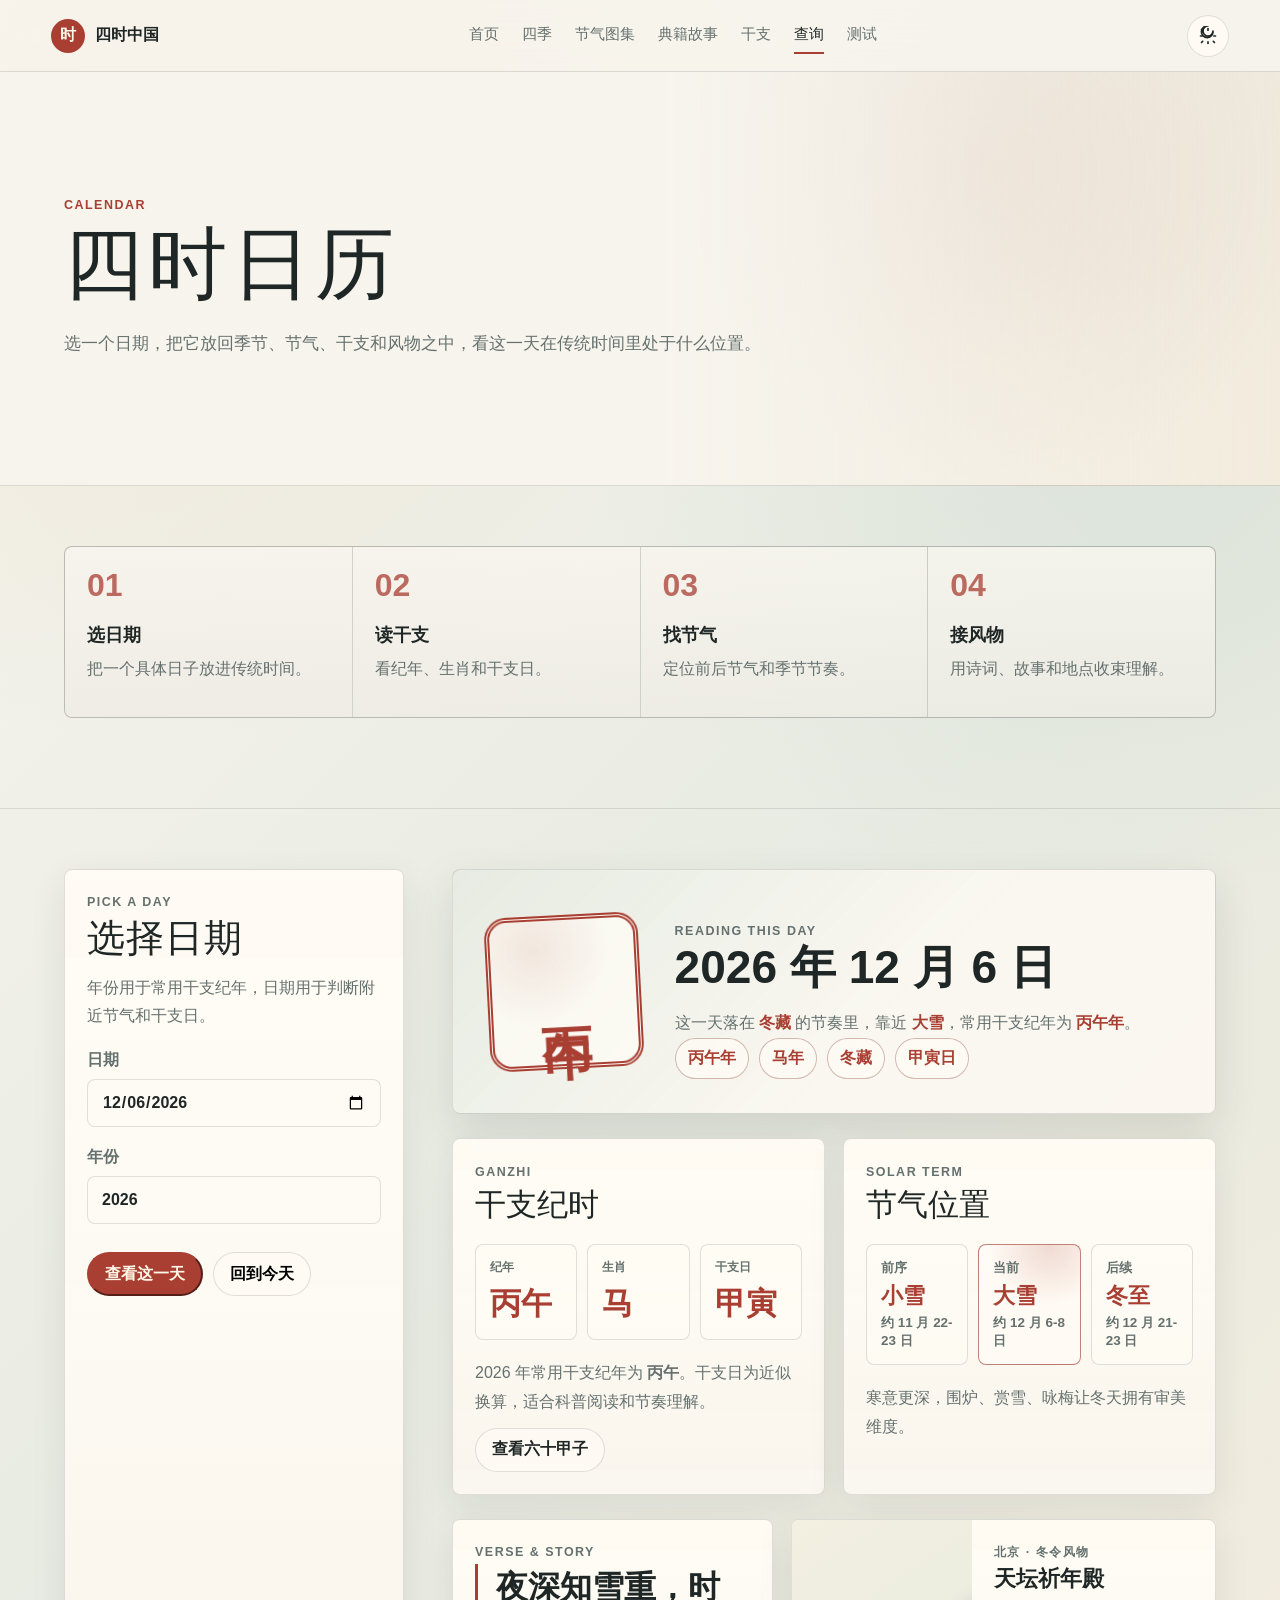
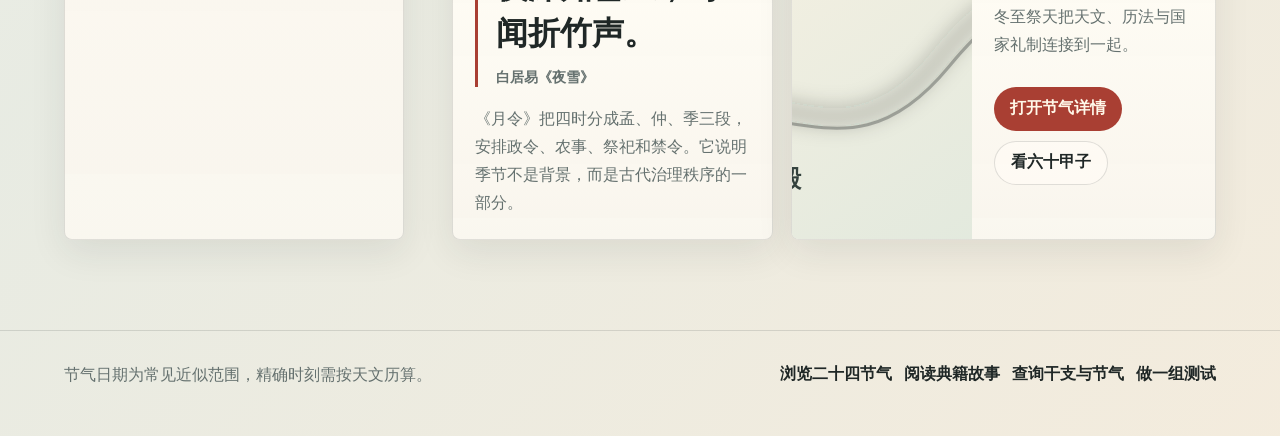
==== calculator.html @ c63ee6af "Add files via upload" ====
<!DOCTYPE html>
<html lang="zh-CN">
<head>
  <meta charset="UTF-8">
  <meta name="viewport" content="width=device-width, initial-scale=1.0">
  <title>四时日历 | 四时中国</title>
  <link rel="stylesheet" href="./css/common.css">
  <link rel="stylesheet" href="./css/ganzhi.css">
  <link rel="stylesheet" href="./css/unified.css">
</head>
<body data-page="calculator">
  <div id="appHeader"></div>
  <main>
    <section class="page-hero calculator-hero">
      <div class="hero-copy">
        <p class="eyebrow">Calendar</p>
        <h1>四时日历</h1>
        <p class="lead">选一个日期，把它放回季节、节气、干支和风物之中，看这一天在传统时间里处于什么位置。</p>
      </div>
    </section>
    <section class="content-section calculator-guide">
      <div class="calendar-steps">
        <article><strong>01</strong><span>选日期</span><p>把一个具体日子放进传统时间。</p></article>
        <article><strong>02</strong><span>读干支</span><p>看纪年、生肖和干支日。</p></article>
        <article><strong>03</strong><span>找节气</span><p>定位前后节气和季节节奏。</p></article>
        <article><strong>04</strong><span>接风物</span><p>用诗词、故事和地点收束理解。</p></article>
      </div>
    </section>

    <section class="content-section calculator-workbench">
      <form class="card query-card" id="queryForm">
        <div class="card-body">
          <p class="eyebrow">Pick A Day</p>
          <h2>选择日期</h2>
          <p>年份用于常用干支纪年，日期用于判断附近节气和干支日。</p>
          <label for="dateInput">日期</label>
          <input id="dateInput" type="date">
          <label for="yearInput">年份</label>
          <input id="yearInput" type="number" min="-3000" max="3000">
          <div class="quick-links">
            <button class="button" type="submit">查看这一天</button>
            <button class="ghost-button" id="todayButton" type="button">回到今天</button>
          </div>
        </div>
      </form>
      <div id="resultPanel"></div>
    </section>
  </main>
  <div id="appFooter"></div>
  <script src="./js/data.js"></script>
  <script src="./js/common.js"></script>
  <script src="./js/calculator.js"></script>
</body>
</html>
---- css/common.css ----
:root {
  color-scheme: light;
  --ink: #1f2726;
  --muted: #65716f;
  --paper: #f8f5ee;
  --panel: rgba(255, 252, 245, 0.88);
  --line: rgba(35, 45, 43, 0.14);
  --red: #a93f33;
  --gold: #c58d32;
  --green: #2f7a62;
  --blue: #2f6690;
  --shadow: 0 18px 44px rgba(37, 45, 42, 0.13);
  --radius: 8px;
}

:root.dark {
  color-scheme: dark;
  --ink: #eef4f2;
  --muted: #aab8b4;
  --paper: #141817;
  --panel: rgba(25, 31, 30, 0.9);
  --line: rgba(241, 244, 239, 0.16);
  --shadow: 0 18px 48px rgba(0, 0, 0, 0.34);
}

* { box-sizing: border-box; }

html { scroll-behavior: smooth; }

body {
  margin: 0;
  padding-top: var(--header-height, 72px);
  min-width: 320px;
  font-family: "Segoe UI", "PingFang SC", "Microsoft YaHei", sans-serif;
  color: var(--ink);
  background:
    radial-gradient(circle at 15% 4%, rgba(197, 141, 50, 0.12), transparent 28%),
    linear-gradient(135deg, var(--paper), #edf5f3 54%, #f7f1e4);
}

:root.dark body {
  background:
    radial-gradient(circle at 14% 8%, rgba(169, 63, 51, 0.18), transparent 30%),
    linear-gradient(135deg, #111514, #182421 56%, #241f18);
}

a { color: inherit; text-decoration: none; }
img { display: block; width: 100%; height: auto; }
button, input, select { font: inherit; }

.site-header {
  position: fixed;
  top: 0;
  left: 0;
  right: 0;
  z-index: 20;
  display: flex;
  align-items: center;
  justify-content: space-between;
  gap: 18px;
  min-height: 72px;
  padding: 0 clamp(16px, 4vw, 56px);
  border-bottom: 1px solid var(--line);
  background: color-mix(in srgb, var(--paper) 84%, transparent);
  backdrop-filter: blur(18px);
  transition: top 0.4s ease, left 0.4s ease, right 0.4s ease, border-radius 0.4s ease, box-shadow 0.35s ease, background 0.35s ease, transform 0.4s ease;
}

.site-header.is-scrolled {
  top: 0;
  left: clamp(12px, 3vw, 34px);
  right: clamp(12px, 3vw, 34px);
  transform: translateY(12px);
  border: 1px solid var(--line);
  border-radius: 999px;
  background: color-mix(in srgb, var(--panel) 82%, transparent);
  box-shadow: var(--shadow);
}

.brand,
.site-nav,
.site-footer div,
.quick-links,
.chip-row {
  display: flex;
  align-items: center;
}

.brand { gap: 10px; font-weight: 900; }

.brand span {
  display: grid;
  place-items: center;
  width: 34px;
  height: 34px;
  border-radius: 50%;
  color: #fff8e9;
  background: var(--red);
}

.site-nav {
  gap: clamp(8px, 1.8vw, 24px);
  color: var(--muted);
  font-size: 0.94rem;
}

.site-nav a {
  padding: 8px 0;
  border-bottom: 2px solid transparent;
}

.site-nav a:hover,
.site-nav a.active {
  color: var(--ink);
  border-color: var(--red);
}

.icon-button {
  display: inline-grid;
  place-items: center;
  flex: 0 0 auto;
  width: 42px;
  height: 42px;
  border: 1px solid var(--line);
  border-radius: 50%;
  color: var(--ink);
  background: var(--panel);
  cursor: pointer;
  transition: transform 0.25s ease, background 0.25s ease;
}

.icon-button:hover { transform: scale(1.06); }
.icon-button svg { width: 20px; height: 20px; }

:root.theme-ripple::before {
  position: fixed;
  content: "";
  z-index: 999;
  left: var(--theme-x, 50%);
  top: var(--theme-y, 50%);
  width: 24px;
  height: 24px;
  border-radius: 50%;
  background: color-mix(in srgb, var(--ink) 18%, transparent);
  pointer-events: none;
  transform: translate(-50%, -50%) scale(1);
  animation: themePulse 0.62s ease-out forwards;
}

@keyframes themePulse {
  to {
    opacity: 0;
    transform: translate(-50%, -50%) scale(90);
  }
}

.page-hero,
.content-section {
  padding: clamp(52px, 8vw, 104px) clamp(18px, 5vw, 72px);
}

.page-hero {
  position: relative;
  overflow: hidden;
  min-height: 58vh;
  display: grid;
  align-items: center;
  background:
    linear-gradient(90deg, color-mix(in srgb, var(--paper) 94%, transparent) 0 45%, transparent),
    var(--hero-image, none) center / cover,
    linear-gradient(135deg, #f3ead7, #dfeeea);
}

:root.dark .page-hero {
  background:
    linear-gradient(90deg, color-mix(in srgb, var(--paper) 96%, transparent) 0 48%, transparent),
    var(--hero-image, none) center / cover,
    linear-gradient(135deg, #17201d, #242017);
}

.hero-copy { max-width: 760px; position: relative; z-index: 1; }

.eyebrow {
  margin: 0 0 12px;
  color: var(--red);
  font-size: 0.78rem;
  font-weight: 900;
  letter-spacing: 0.12em;
  text-transform: uppercase;
}

h1, h2, h3, p { overflow-wrap: anywhere; }

h1 {
  margin: 0;
  max-width: 10em;
  font-size: clamp(2.6rem, 7vw, 6.2rem);
  line-height: 1;
  letter-spacing: 0;
}

.lead {
  max-width: 720px;
  margin: 22px 0 0;
  color: var(--muted);
  font-size: clamp(1rem, 1.6vw, 1.18rem);
  line-height: 1.9;
}

.section-heading {
  max-width: 880px;
  margin-bottom: clamp(26px, 5vw, 52px);
}

.section-heading h2 {
  margin: 0 0 12px;
  font-size: clamp(2rem, 4vw, 4.2rem);
  line-height: 1.08;
}

.section-heading p {
  margin: 0;
  color: var(--muted);
  line-height: 1.85;
}

.grid-4 {
  display: grid;
  grid-template-columns: repeat(4, minmax(0, 1fr));
  gap: 14px;
}

.grid-3 {
  display: grid;
  grid-template-columns: repeat(3, minmax(0, 1fr));
  gap: 16px;
}

.grid-2 {
  display: grid;
  grid-template-columns: repeat(2, minmax(0, 1fr));
  gap: 18px;
}

.card {
  border: 1px solid var(--line);
  border-radius: var(--radius);
  background: var(--panel);
  box-shadow: var(--shadow);
  overflow: hidden;
}

.card-body { padding: 22px; }

.card h3 { margin: 0 0 10px; font-size: 1.35rem; }
.card p { margin: 0; color: var(--muted); line-height: 1.75; }

.button,
.ghost-button {
  display: inline-flex;
  align-items: center;
  justify-content: center;
  gap: 8px;
  min-height: 44px;
  padding: 0 16px;
  border-radius: 999px;
  font-weight: 850;
}

.button {
  color: #fff8e9;
  background: var(--red);
}

.ghost-button {
  border: 1px solid var(--line);
  background: var(--panel);
}

.quick-links,
.chip-row {
  flex-wrap: wrap;
  gap: 10px;
  margin-top: 28px;
}

.chip {
  display: inline-flex;
  align-items: center;
  gap: 8px;
  padding: 8px 12px;
  border: 1px solid var(--line);
  border-radius: 999px;
  color: var(--muted);
  background: color-mix(in srgb, var(--panel) 84%, transparent);
}

.site-footer {
  display: flex;
  justify-content: space-between;
  gap: 20px;
  padding: 30px clamp(18px, 5vw, 72px) 48px;
  border-top: 1px solid var(--line);
  color: var(--muted);
}

.site-footer p { max-width: 720px; margin: 0; line-height: 1.7; }
.site-footer div { flex-wrap: wrap; gap: 12px; }
.site-footer a { color: var(--ink); font-weight: 800; }

.story-accordion {
  display: grid;
  gap: 12px;
  max-width: 980px;
}

.story-item {
  border: 1px solid var(--line);
  border-radius: var(--radius);
  background: var(--panel);
  box-shadow: var(--shadow);
  overflow: hidden;
}

.story-item button {
  display: grid;
  grid-template-columns: auto 1fr auto;
  align-items: center;
  gap: 14px;
  width: 100%;
  padding: 18px 20px;
  border: 0;
  color: var(--ink);
  background: transparent;
  cursor: pointer;
  text-align: left;
}

.story-item button span {
  padding: 6px 10px;
  border-radius: 999px;
  color: #fff8e9;
  background: var(--red);
  font-size: 0.82rem;
  font-weight: 900;
}

.story-item button strong { font-size: 1.08rem; }
.story-item button svg { width: 18px; transition: transform 0.25s ease; }

.story-item p {
  max-height: 0;
  margin: 0;
  padding: 0 20px;
  color: var(--muted);
  line-height: 1.85;
  overflow: hidden;
  transition: max-height 0.3s ease, padding 0.3s ease;
}

.story-item.open p {
  max-height: 220px;
  padding: 0 20px 20px;
}

.story-item.open button svg { transform: rotate(180deg); }

@media (max-width: 1080px) {
  .grid-4 { grid-template-columns: repeat(2, minmax(0, 1fr)); }
  .grid-3 { grid-template-columns: repeat(2, minmax(0, 1fr)); }
}

@media (max-width: 780px) {
  .site-header,
  .site-header.is-scrolled {
    top: 0;
    left: 0;
    right: 0;
    transform: translateY(0);
    min-height: auto;
    padding: 12px 14px;
    align-items: flex-start;
    border-radius: 0;
  }
  .brand strong { display: none; }
  .site-nav { flex: 1; flex-wrap: wrap; gap: 8px 12px; font-size: 0.86rem; }
  .page-hero { min-height: 58vh; }
  h1 { font-size: clamp(2.35rem, 13vw, 4rem); }
  .grid-4, .grid-3, .grid-2 { grid-template-columns: 1fr; }
  .site-footer { display: block; }
  .site-footer div { margin-top: 18px; }
}

/* Refinements for offline rendering and denser content balance. */
.local-icon {
  display: inline-block;
  width: 1.1em;
  height: 1.1em;
  flex: 0 0 auto;
  vertical-align: -0.16em;
}

.icon-button .local-icon {
  width: 20px;
  height: 20px;
}

.icon-wrap .local-icon {
  width: 24px;
  height: 24px;
}

.card h3 .local-icon {
  margin-right: 8px;
}

.story-item button .local-icon {
  justify-self: end;
  width: 18px;
  height: 18px;
  transition: transform 0.25s ease;
}

.story-item.open button .local-icon {
  transform: rotate(180deg);
}

.story-item.open button svg:not(.local-icon) {
  transform: none;
}

.content-section {
  max-width: 1480px;
  margin-inline: auto;
}

.page-hero {
  min-height: clamp(360px, 48vh, 560px);
}

.page-hero + .content-section {
  padding-top: clamp(42px, 6vw, 76px);
}

.content-section:last-of-type {
  padding-bottom: clamp(58px, 7vw, 92px);
}

.card img[data-fallback-applied="true"],
.term-detail-layout img[data-fallback-applied="true"] {
  object-fit: cover;
  background: linear-gradient(135deg, #f7f1e2, #dfe8dd);
}

@media (min-width: 1081px) {
  .grid-4 {
    grid-template-columns: repeat(3, minmax(0, 1fr));
  }

  .grid-4:has(.term-card) {
    grid-template-columns: repeat(4, minmax(0, 1fr));
  }
}

@media (max-width: 780px) {
  .page-hero {
    min-height: clamp(320px, 48vh, 480px);
  }
}

body[data-page="calculator"] .page-hero,
body[data-page="quiz"] .page-hero,
body[data-page="ganzhi"] .page-hero {
  min-height: clamp(300px, 38vh, 430px);
  padding-block: clamp(38px, 6vw, 76px);
}

body[data-page="calculator"] .content-section,
body[data-page="quiz"] .content-section {
  padding-top: clamp(34px, 5vw, 60px);
}

body[data-page="quiz"] .quiz-box,
body[data-page="calculator"] .grid-2 {
  max-width: 1120px;
  margin-inline: auto;
}

body[data-page="quiz"] .question,
body[data-page="calculator"] .result-card,
body[data-page="calculator"] form.card {
  min-height: 100%;
}

body[data-page="terms"] #termDetail.content-section {
  padding-top: clamp(42px, 6vw, 76px);
}

body[data-page="stories"] .section-heading h2,
body[data-page="ganzhi"] .section-heading h2,
body[data-page="calculator"] .section-heading h2,
body[data-page="quiz"] .section-heading h2 {
  font-family: "STKaiti", "KaiTi", "Songti SC", serif;
  font-weight: 500;
  letter-spacing: 0.03em;
}

body[data-page="ganzhi"] .card,
body[data-page="calculator"] .card,
body[data-page="quiz"] .card {
  box-shadow: 0 12px 36px rgba(37, 45, 42, 0.09);
}

body[data-page="ganzhi"] .page-hero,
body[data-page="calculator"] .page-hero,
body[data-page="quiz"] .page-hero {
  border-bottom: 1px solid var(--line);
}
---- css/ganzhi.css ----
.ganzhi-guide,
.calculator-guide {
  padding-bottom: clamp(18px, 3vw, 34px);
}

.ganzhi-flow,
.calendar-steps {
  display: grid;
  grid-template-columns: repeat(3, minmax(0, 1fr));
  gap: 1px;
  border: 1px solid var(--line);
  border-radius: var(--radius);
  background: var(--line);
  overflow: hidden;
}

.calendar-steps {
  grid-template-columns: repeat(4, minmax(0, 1fr));
}

.ganzhi-flow article,
.calendar-steps article {
  min-height: 170px;
  padding: 22px;
  background:
    linear-gradient(180deg, color-mix(in srgb, var(--panel) 92%, transparent), color-mix(in srgb, var(--paper) 74%, transparent));
}

.ganzhi-flow strong,
.calendar-steps strong {
  display: block;
  color: color-mix(in srgb, var(--red) 76%, transparent);
  font-size: 2rem;
  line-height: 1;
}

.ganzhi-flow h3,
.calendar-steps span {
  display: block;
  margin: 22px 0 8px;
  color: var(--ink);
  font-size: 1.12rem;
  font-weight: 900;
}

.ganzhi-flow p,
.calendar-steps p {
  margin: 0;
  color: var(--muted);
  line-height: 1.75;
}

.ganzhi-layout {
  display: grid;
  grid-template-columns: minmax(280px, 0.72fr) minmax(320px, 1.28fr);
  gap: clamp(22px, 5vw, 64px);
  align-items: center;
  padding-top: clamp(20px, 4vw, 46px);
}

.seal {
  display: grid;
  place-items: center;
  width: 138px;
  height: 138px;
  margin: 24px 0;
  border: 4px double var(--red);
  border-radius: 22px;
  color: var(--red);
  font-size: 2.35rem;
  font-weight: 900;
  transform: rotate(-4deg);
}

.year-control {
  display: flex;
  gap: 10px;
  align-items: center;
}

.year-control input {
  width: 180px;
  height: 46px;
  border: 1px solid var(--line);
  border-radius: 999px;
  color: var(--ink);
  background: transparent;
  text-align: center;
  font-weight: 900;
}

.ganzhi-table {
  display: grid;
  grid-template-columns: repeat(5, minmax(0, 1fr));
  gap: 10px;
}

.ganzhi-cell {
  min-height: 92px;
  padding: 14px;
  border: 1px solid var(--line);
  border-radius: var(--radius);
  background: var(--panel);
}

.ganzhi-cell small {
  display: block;
  margin-bottom: 8px;
  color: var(--muted);
  font-size: 0.78rem;
  font-weight: 850;
}

.ganzhi-cell strong {
  display: block;
  color: var(--red);
  font-size: 1.5rem;
}

.ganzhi-cell span {
  display: block;
  margin-top: 6px;
  color: var(--muted);
}

#yearExplain strong {
  color: var(--red);
}

#yearExplain span {
  display: block;
  margin-top: 10px;
  color: var(--muted);
}

.cycle-list {
  display: grid;
  grid-template-columns: repeat(6, minmax(0, 1fr));
  gap: 10px;
}

.cycle-list span {
  display: grid;
  place-items: center;
  min-height: 44px;
  border: 1px solid var(--line);
  border-radius: 999px;
  color: var(--muted);
  background: var(--panel);
  font-weight: 800;
}

.month-branch-map {
  display: grid;
  grid-template-columns: repeat(4, minmax(0, 1fr));
  gap: 12px;
}

.month-cell {
  min-height: 128px;
}

.month-cell p {
  margin: 10px 0 0;
  color: var(--muted);
  line-height: 1.65;
}

.result-card img {
  height: 260px;
  object-fit: cover;
}

.query-grid {
  display: grid;
  grid-template-columns: repeat(3, minmax(0, 1fr));
  gap: 10px;
  margin: 20px 0;
}

.query-grid span {
  min-height: 74px;
  padding: 12px;
  border: 1px solid var(--line);
  border-radius: var(--radius);
  background: color-mix(in srgb, var(--panel) 78%, transparent);
}

.query-grid strong,
.query-grid small {
  display: block;
}

.query-grid small {
  margin-top: 6px;
  color: var(--muted);
}

.result-card blockquote {
  margin: 18px 0;
  padding-left: 16px;
  border-left: 3px solid var(--red);
  line-height: 1.8;
  font-weight: 850;
}

.story-hint {
  margin-top: 16px !important;
  padding-top: 16px;
  border-top: 1px solid var(--line);
}

.calculator-hero {
  min-height: clamp(300px, 38vh, 420px);
}

.calculator-workbench {
  display: grid;
  grid-template-columns: minmax(280px, 340px) minmax(0, 1fr);
  gap: clamp(22px, 4vw, 48px);
  align-items: start;
  padding-top: clamp(12px, 3vw, 32px);
}

.query-card {
  position: sticky;
  top: calc(var(--header-height, 72px) + 24px);
}

.query-card h2 {
  margin: 0 0 10px;
  font-size: clamp(1.8rem, 3vw, 2.7rem);
}

.query-card label {
  display: block;
  margin: 20px 0 8px;
  color: var(--muted);
  font-weight: 850;
}

.query-card input {
  width: 100%;
  height: 48px;
  border: 1px solid var(--line);
  border-radius: var(--radius);
  color: var(--ink);
  background: color-mix(in srgb, var(--panel) 72%, transparent);
  padding: 0 14px;
  font-weight: 850;
}

.calendar-reading {
  display: grid;
  gap: clamp(16px, 2.5vw, 24px);
}

.calendar-summary,
.calendar-overview {
  padding: clamp(22px, 4vw, 34px);
  border: 1px solid var(--line);
  border-radius: var(--radius);
  background:
    linear-gradient(135deg, color-mix(in srgb, var(--green) 10%, transparent), transparent 58%),
    color-mix(in srgb, var(--panel) 86%, transparent);
  box-shadow: var(--shadow);
}

.calendar-overview {
  display: grid;
  grid-template-columns: auto minmax(0, 1fr);
  gap: clamp(18px, 4vw, 34px);
  align-items: center;
}

.calendar-overview-seal {
  display: grid;
  place-items: center;
  width: clamp(112px, 12vw, 156px);
  height: clamp(112px, 12vw, 156px);
  border: 5px double var(--red);
  border-radius: 22px;
  color: var(--red);
  background:
    radial-gradient(circle at 30% 20%, color-mix(in srgb, var(--red) 10%, transparent), transparent 50%),
    color-mix(in srgb, var(--panel) 82%, transparent);
  font-family: "STKaiti", "KaiTi", "Songti SC", serif;
  font-size: clamp(2rem, 4vw, 3.1rem);
  font-weight: 800;
  letter-spacing: 0.08em;
  writing-mode: vertical-rl;
  transform: rotate(-3deg);
}

.calendar-overview-copy h2,
.calendar-summary h2 {
  margin: 0 0 16px;
  font-size: clamp(1.9rem, 3.6vw, 3.2rem);
  line-height: 1.08;
}

.calendar-overview-copy p,
.calendar-summary p {
  margin: 16px 0 0;
  color: var(--muted);
  line-height: 1.85;
}

.calendar-overview-copy p strong {
  color: var(--red);
}

.calendar-summary-flow {
  display: flex;
  flex-wrap: wrap;
  gap: 10px;
}

.calendar-summary-flow span {
  padding: 9px 12px;
  border: 1px solid color-mix(in srgb, var(--red) 24%, var(--line));
  border-radius: 999px;
  color: var(--red);
  background: color-mix(in srgb, var(--panel) 76%, transparent);
  font-weight: 900;
}

.calendar-dashboard {
  display: grid;
  grid-template-columns: minmax(0, 1fr) minmax(0, 1fr);
  gap: clamp(14px, 2vw, 18px);
}

.calendar-secondary-grid {
  display: grid;
  grid-template-columns: minmax(0, 0.86fr) minmax(0, 1.14fr);
  gap: clamp(14px, 2vw, 18px);
}

.calendar-focus-card {
  min-height: 100%;
}

.calendar-focus-card h3 {
  margin: 0 0 18px;
  font-family: "STKaiti", "KaiTi", "Songti SC", serif;
  font-size: clamp(1.55rem, 2.4vw, 2.2rem);
  font-weight: 500;
}

.calendar-focus-card p {
  color: var(--muted);
  line-height: 1.82;
}

.calendar-focus-card .ghost-button {
  margin-top: 12px;
}

.query-facts {
  display: grid;
  grid-template-columns: repeat(3, minmax(0, 1fr));
  gap: 10px;
  margin: 0 0 18px;
}

.query-facts span {
  min-height: 88px;
  padding: 14px;
  border: 1px solid var(--line);
  border-radius: var(--radius);
  background: color-mix(in srgb, var(--panel) 78%, transparent);
}

.query-facts small,
.query-facts strong {
  display: block;
}

.query-facts small {
  color: var(--muted);
  font-size: 0.78rem;
  font-weight: 850;
}

.query-facts strong {
  margin-top: 7px;
  color: var(--red);
  font-family: "STKaiti", "KaiTi", "Songti SC", serif;
  font-size: clamp(1.4rem, 2.4vw, 2rem);
  font-weight: 600;
}

.time-card {
  grid-row: span 2;
  min-height: 100%;
}

.soft-card {
  box-shadow: 0 12px 34px rgba(37, 45, 42, 0.09);
}

.time-seal {
  display: grid;
  place-items: center;
  width: clamp(120px, 14vw, 170px);
  height: clamp(120px, 14vw, 170px);
  margin: 8px 0 24px;
  border: 5px double var(--red);
  border-radius: 24px;
  color: var(--red);
  font-size: clamp(2rem, 4vw, 3.4rem);
  font-weight: 950;
  transform: rotate(-4deg);
  background:
    radial-gradient(circle at 30% 20%, color-mix(in srgb, var(--red) 10%, transparent), transparent 50%),
    color-mix(in srgb, var(--panel) 88%, transparent);
}

.time-card h2 {
  margin: 0 0 14px;
  font-size: clamp(2rem, 3.8vw, 3.6rem);
  line-height: 1.05;
}

.calendar-tags {
  display: flex;
  flex-wrap: wrap;
  gap: 10px;
  margin-top: 24px;
}

.calendar-tags span {
  padding: 8px 12px;
  border: 1px solid var(--line);
  border-radius: 999px;
  color: var(--muted);
  background: color-mix(in srgb, var(--panel) 76%, transparent);
  font-weight: 850;
}

.term-flow {
  display: grid;
  grid-template-columns: repeat(3, minmax(0, 1fr));
  gap: 10px;
  margin: 18px 0;
}

.term-flow a {
  display: grid;
  gap: 4px;
  min-height: 96px;
  padding: 14px;
  border: 1px solid var(--line);
  border-radius: var(--radius);
  background: color-mix(in srgb, var(--panel) 76%, transparent);
}

.term-flow a.current {
  border-color: color-mix(in srgb, var(--red) 58%, var(--line));
  background:
    radial-gradient(circle at 70% 0, color-mix(in srgb, var(--red) 18%, transparent), transparent 44%),
    color-mix(in srgb, var(--panel) 88%, transparent);
}

.term-flow small,
.term-flow span {
  color: var(--muted);
  font-size: 0.84rem;
  font-weight: 800;
}

.term-flow strong {
  color: var(--red);
  font-size: 1.35rem;
}

.poem-card blockquote {
  margin: 0 0 18px;
  padding-left: 18px;
  border-left: 3px solid var(--red);
  font-family: "STKaiti", "KaiTi", "Songti SC", serif;
  font-size: clamp(1.4rem, 2.5vw, 2.1rem);
  line-height: 1.45;
  font-weight: 800;
}

.poem-card blockquote small {
  display: block;
  margin-top: 10px;
  color: var(--muted);
  font-family: "Segoe UI", "PingFang SC", "Microsoft YaHei", sans-serif;
  font-size: 0.9rem;
}

.place-card {
  display: grid;
  grid-template-columns: minmax(180px, 0.7fr) minmax(0, 1fr);
}

.place-card img {
  height: 100%;
  min-height: 280px;
  object-fit: cover;
}

@media (max-width: 900px) {
  .ganzhi-layout {
    grid-template-columns: 1fr;
  }
  .ganzhi-table {
    grid-template-columns: repeat(2, minmax(0, 1fr));
  }
  .cycle-list {
    grid-template-columns: repeat(3, minmax(0, 1fr));
  }
  .month-branch-map,
  .query-grid,
  .ganzhi-flow,
  .calendar-steps {
    grid-template-columns: 1fr;
  }

  .calculator-workbench,
  .calendar-dashboard,
  .calendar-secondary-grid,
  .place-card {
    grid-template-columns: 1fr;
  }

  .calendar-overview {
    grid-template-columns: 1fr;
  }

  .calendar-overview-seal {
    justify-self: start;
  }

  .query-facts {
    grid-template-columns: 1fr;
  }

  .query-card {
    position: static;
  }

  .term-flow {
    grid-template-columns: 1fr;
  }

  .time-card {
    grid-row: auto;
  }

  .place-card img {
    min-height: 220px;
  }
}

/* Ganzhi page redesign, scoped so the calculator page keeps its own workbench. */
body[data-page="ganzhi"] main {
  background:
    linear-gradient(180deg, transparent, color-mix(in srgb, var(--paper) 92%, transparent) 18% 82%, transparent),
    radial-gradient(circle at 88% 24%, color-mix(in srgb, var(--red) 8%, transparent), transparent 28%);
}

body[data-page="ganzhi"] .ganzhi-hero {
  min-height: clamp(420px, 62vh, 680px);
  padding: clamp(56px, 8vw, 112px) clamp(20px, 5vw, 72px);
  place-items: center;
  color: #fffaf0;
  background:
    linear-gradient(180deg, rgba(10, 13, 14, 0.24), rgba(10, 13, 14, 0.62)),
    radial-gradient(circle at 50% 45%, rgba(255, 244, 216, 0.14), transparent 36%),
    url("../images/ganzhi/hero-scroll.svg") center / cover,
    #151819;
  isolation: isolate;
}

body[data-page="ganzhi"] .ganzhi-hero::after {
  content: "";
  position: absolute;
  inset: 0;
  z-index: 0;
  background:
    linear-gradient(90deg, rgba(0, 0, 0, 0.32), transparent 26% 74%, rgba(0, 0, 0, 0.32)),
    repeating-linear-gradient(90deg, rgba(255, 244, 216, 0.055) 0 1px, transparent 1px 86px);
  pointer-events: none;
}

body[data-page="ganzhi"] .ganzhi-hero-copy {
  max-width: 820px;
  margin-inline: auto;
  text-align: center;
}

body[data-page="ganzhi"] .ganzhi-hero-copy .eyebrow {
  color: rgba(255, 250, 240, 0.72);
  letter-spacing: 0.22em;
}

body[data-page="ganzhi"] .ganzhi-hero-copy h1 {
  max-width: none;
  font-family: "STKaiti", "KaiTi", "Songti SC", serif;
  font-size: clamp(3rem, 7vw, 6.8rem);
  font-weight: 400;
  letter-spacing: 0.12em;
  text-shadow: 0 18px 46px rgba(0, 0, 0, 0.38);
}

body[data-page="ganzhi"] .ganzhi-hero-copy .lead {
  margin-inline: auto;
  color: rgba(255, 250, 240, 0.82);
  font-size: clamp(0.98rem, 1.4vw, 1.12rem);
}

body[data-page="ganzhi"] .content-section {
  padding-top: clamp(64px, 8vw, 112px);
  padding-bottom: clamp(64px, 8vw, 112px);
  border-bottom: 1px solid color-mix(in srgb, var(--line) 86%, transparent);
}

body[data-page="ganzhi"] .section-heading {
  max-width: 760px;
}

body[data-page="ganzhi"] .section-heading h2 {
  font-size: clamp(2rem, 3.2vw, 3.25rem);
  line-height: 1.18;
}

body[data-page="ganzhi"] .section-heading p {
  font-size: 0.98rem;
}

body[data-page="ganzhi"] .ganzhi-flow {
  grid-template-columns: repeat(3, minmax(0, 1fr));
  gap: clamp(16px, 2.4vw, 30px);
  border: 0;
  background: transparent;
  overflow: visible;
}

body[data-page="ganzhi"] .flow-card {
  position: relative;
  min-height: 250px;
  padding: clamp(26px, 3vw, 40px);
  border: 1px solid var(--line);
  border-radius: var(--radius);
  background:
    linear-gradient(180deg, color-mix(in srgb, var(--panel) 96%, transparent), color-mix(in srgb, var(--paper) 82%, transparent)),
    var(--panel);
  box-shadow: 0 14px 34px rgba(37, 45, 42, 0.06);
  transition: transform 0.35s ease, border-color 0.35s ease, box-shadow 0.35s ease;
}

body[data-page="ganzhi"] .flow-card:hover {
  transform: translateY(-5px);
  border-color: color-mix(in srgb, var(--ink) 32%, var(--line));
  box-shadow: 0 20px 48px rgba(37, 45, 42, 0.1);
}

body[data-page="ganzhi"] .flow-card .num {
  display: block;
  padding-bottom: 14px;
  margin-bottom: 28px;
  border-bottom: 1px solid var(--line);
  color: var(--red);
  font-family: "STKaiti", "KaiTi", "Songti SC", serif;
  font-size: 1.05rem;
  font-weight: 900;
}

body[data-page="ganzhi"] .flow-card h3 {
  margin: 0 0 14px;
  color: var(--ink);
  font-family: "STKaiti", "KaiTi", "Songti SC", serif;
  font-size: clamp(1.35rem, 2vw, 1.75rem);
  font-weight: 500;
}

body[data-page="ganzhi"] .flow-card p {
  color: var(--muted);
  font-size: 0.94rem;
  line-height: 1.9;
}

body[data-page="ganzhi"] .ganzhi-layout {
  grid-template-columns: minmax(280px, 360px) minmax(0, 1fr);
  gap: clamp(22px, 4vw, 54px);
  align-items: start;
  padding-top: 0;
}

body[data-page="ganzhi"] .calculator-card,
body[data-page="ganzhi"] .ganzhi-grid-box,
body[data-page="ganzhi"] .cycle-panel,
body[data-page="ganzhi"] .season-branch-card,
body[data-page="ganzhi"] .record-item {
  border: 1px solid var(--line);
  border-radius: var(--radius);
  background:
    linear-gradient(180deg, color-mix(in srgb, var(--panel) 94%, transparent), color-mix(in srgb, var(--paper) 84%, transparent)),
    var(--panel);
  box-shadow: 0 14px 36px rgba(37, 45, 42, 0.07);
}

body[data-page="ganzhi"] .calculator-card {
  position: sticky;
  top: calc(var(--header-height, 72px) + 24px);
  padding: clamp(24px, 3vw, 40px);
  text-align: center;
}

body[data-page="ganzhi"] .calculator-card label {
  display: block;
  margin-bottom: 14px;
  color: var(--muted);
  font-family: "STKaiti", "KaiTi", "Songti SC", serif;
  font-size: 1.08rem;
  font-weight: 500;
}

body[data-page="ganzhi"] .year-control {
  display: block;
}

body[data-page="ganzhi"] .year-control input {
  width: 100%;
  height: 52px;
  margin: 0;
  border-radius: var(--radius);
  background: color-mix(in srgb, var(--paper) 72%, transparent);
  font-size: 1.05rem;
  outline: none;
  transition: border-color 0.25s ease, background 0.25s ease, box-shadow 0.25s ease;
}

body[data-page="ganzhi"] .year-control input:focus {
  border-color: color-mix(in srgb, var(--red) 54%, var(--line));
  background: var(--panel);
  box-shadow: 0 0 0 4px color-mix(in srgb, var(--red) 10%, transparent);
}

body[data-page="ganzhi"] .seal-container {
  display: grid;
  place-items: center;
  width: 138px;
  height: 138px;
  margin: 30px auto;
}

body[data-page="ganzhi"] .seal {
  width: 122px;
  height: 122px;
  margin: 0;
  border: 5px double var(--red);
  border-radius: 18px;
  background:
    radial-gradient(circle at 32% 18%, color-mix(in srgb, currentColor 10%, transparent), transparent 48%),
    color-mix(in srgb, var(--panel) 78%, transparent);
  color: var(--red);
  font-family: "STKaiti", "KaiTi", "Songti SC", serif;
  font-size: 2.35rem;
  letter-spacing: 0.1em;
  writing-mode: vertical-rl;
  transform: rotate(-3deg);
  box-shadow: inset 0 0 20px color-mix(in srgb, currentColor 10%, transparent);
  transition: color 0.25s ease, border-color 0.25s ease, box-shadow 0.25s ease;
}

body[data-page="ganzhi"] .seal.wood { color: #567c5d; border-color: #567c5d; }
body[data-page="ganzhi"] .seal.fire { color: var(--red); border-color: var(--red); }
body[data-page="ganzhi"] .seal.earth { color: #b08a4d; border-color: #b08a4d; }
body[data-page="ganzhi"] .seal.metal { color: #708090; border-color: #708090; }
body[data-page="ganzhi"] .seal.water { color: #2d526f; border-color: #2d526f; }

body[data-page="ganzhi"] .seal.changed {
  animation: ganzhiStamp 0.42s cubic-bezier(0.18, 0.9, 0.3, 1.18);
}

@keyframes ganzhiStamp {
  0% { opacity: 0.36; transform: rotate(-3deg) scale(1.22); filter: blur(2px); }
  100% { opacity: 1; transform: rotate(-3deg) scale(1); filter: blur(0); }
}

body[data-page="ganzhi"] .explain-text {
  min-height: 120px;
  padding-top: 22px;
  border-top: 1px dashed var(--line);
  color: var(--muted);
  text-align: left;
  line-height: 1.85;
}

body[data-page="ganzhi"] .explain-text strong {
  color: var(--red);
}

body[data-page="ganzhi"] .ganzhi-grid-box {
  padding: clamp(22px, 3vw, 40px);
}

body[data-page="ganzhi"] .grid-box-header {
  display: flex;
  gap: 18px;
  align-items: center;
  justify-content: space-between;
  padding-bottom: 18px;
  margin-bottom: 22px;
  border-bottom: 1px solid var(--line);
}

body[data-page="ganzhi"] .grid-box-header h3 {
  margin: 0;
  font-family: "STKaiti", "KaiTi", "Songti SC", serif;
  font-size: 1.35rem;
  font-weight: 500;
}

body[data-page="ganzhi"] .filter-pills {
  display: flex;
  flex-wrap: wrap;
  justify-content: flex-end;
  gap: 8px;
}

body[data-page="ganzhi"] .pill-btn {
  min-height: 32px;
  padding: 5px 12px;
  border: 1px solid var(--line);
  border-radius: 999px;
  color: var(--muted);
  background: transparent;
  font-weight: 850;
  cursor: pointer;
  transition: color 0.25s ease, background 0.25s ease, border-color 0.25s ease;
}

body[data-page="ganzhi"] .pill-btn:hover,
body[data-page="ganzhi"] .pill-btn.active {
  color: #fffaf0;
  border-color: var(--ink);
  background: var(--ink);
}

body[data-page="ganzhi"] .jiazi-table {
  display: grid;
  grid-template-columns: repeat(6, minmax(0, 1fr));
  gap: 10px;
}

body[data-page="ganzhi"] .cell-jiazi {
  min-height: 76px;
  padding: 10px 6px;
  border: 1px solid color-mix(in srgb, var(--line) 74%, transparent);
  border-radius: var(--radius);
  color: var(--muted);
  background: color-mix(in srgb, var(--paper) 74%, transparent);
  cursor: pointer;
  transition: transform 0.25s ease, color 0.25s ease, border-color 0.25s ease, background 0.25s ease, box-shadow 0.25s ease;
}

body[data-page="ganzhi"] .cell-jiazi strong,
body[data-page="ganzhi"] .cell-jiazi span {
  display: block;
}

body[data-page="ganzhi"] .cell-jiazi strong {
  color: inherit;
  font-family: "STKaiti", "KaiTi", "Songti SC", serif;
  font-size: 1.35rem;
  font-weight: 500;
}

body[data-page="ganzhi"] .cell-jiazi span {
  margin-top: 5px;
  font-size: 0.74rem;
}

body[data-page="ganzhi"] .cell-jiazi:hover,
body[data-page="ganzhi"] .cell-jiazi.selected {
  color: var(--ink);
  border-color: color-mix(in srgb, var(--ink) 36%, var(--line));
  background: var(--panel);
}

body[data-page="ganzhi"] .cell-jiazi.selected {
  box-shadow: inset 0 0 0 2px color-mix(in srgb, var(--red) 42%, transparent);
}

body[data-page="ganzhi"] .cell-jiazi.highlight {
  color: #fffaf0;
  border-color: var(--red);
  background: var(--red);
  transform: translateY(-2px);
  box-shadow: 0 10px 22px color-mix(in srgb, var(--red) 28%, transparent);
}

body[data-page="ganzhi"] .cycle-panel {
  display: grid;
  grid-template-columns: minmax(260px, 1fr) minmax(280px, 0.95fr);
  gap: clamp(26px, 5vw, 64px);
  align-items: center;
  padding: clamp(28px, 4vw, 54px);
}

body[data-page="ganzhi"] .cycle-dial-container {
  position: relative;
  display: grid;
  place-items: center;
  min-height: 300px;
}

body[data-page="ganzhi"] .dial-svg {
  width: min(100%, 300px);
  height: auto;
  transform: rotate(-90deg);
  filter: drop-shadow(0 18px 28px rgba(37, 45, 42, 0.08));
}

body[data-page="ganzhi"] .dial-track,
body[data-page="ganzhi"] .dial-progress {
  fill: none;
  stroke-width: 4;
}

body[data-page="ganzhi"] .dial-track {
  stroke: var(--line);
}

body[data-page="ganzhi"] .dial-progress {
  stroke: var(--red);
  stroke-linecap: round;
  transition: stroke-dashoffset 0.55s cubic-bezier(0.16, 1, 0.3, 1);
}

body[data-page="ganzhi"] .dial-center-text {
  position: absolute;
  inset: 0;
  display: grid;
  place-content: center;
  text-align: center;
  pointer-events: none;
}

body[data-page="ganzhi"] .dial-center-text .num {
  color: var(--ink);
  font-family: "STKaiti", "KaiTi", "Songti SC", serif;
  font-size: clamp(3.2rem, 7vw, 5.1rem);
  line-height: 1;
}

body[data-page="ganzhi"] .dial-center-text .unit {
  margin-top: 8px;
  color: var(--muted);
  font-size: 0.82rem;
  font-weight: 850;
}

body[data-page="ganzhi"] .cycle-info h3 {
  margin: 0 0 18px;
  font-family: "STKaiti", "KaiTi", "Songti SC", serif;
  font-size: clamp(1.65rem, 2.7vw, 2.5rem);
  font-weight: 500;
}

body[data-page="ganzhi"] .cycle-info p {
  margin: 0;
  color: var(--muted);
  line-height: 1.9;
}

body[data-page="ganzhi"] .cycle-controls {
  display: flex;
  flex-wrap: wrap;
  gap: 12px;
  margin-top: 28px;
}

body[data-page="ganzhi"] .control-btn {
  min-height: 42px;
  padding: 8px 18px;
  border: 1px solid var(--ink);
  border-radius: 999px;
  color: var(--ink);
  background: transparent;
  font-weight: 850;
  cursor: pointer;
  transition: color 0.25s ease, background 0.25s ease, transform 0.25s ease;
}

body[data-page="ganzhi"] .control-btn:hover {
  color: #fffaf0;
  background: var(--ink);
  transform: translateY(-2px);
}

body[data-page="ganzhi"] .month-season-container {
  display: grid;
  grid-template-columns: repeat(4, minmax(0, 1fr));
  gap: 16px;
}

body[data-page="ganzhi"] .season-branch-card {
  min-height: 260px;
  padding: clamp(22px, 2.4vw, 30px);
  border-top-width: 3px;
}

body[data-page="ganzhi"] .season-branch-card.spring { border-top-color: #567c5d; }
body[data-page="ganzhi"] .season-branch-card.summer { border-top-color: var(--red); }
body[data-page="ganzhi"] .season-branch-card.autumn { border-top-color: #b08a4d; }
body[data-page="ganzhi"] .season-branch-card.winter { border-top-color: #2d526f; }

body[data-page="ganzhi"] .season-title {
  display: flex;
  align-items: baseline;
  justify-content: space-between;
  gap: 14px;
  margin-bottom: 24px;
  color: var(--ink);
  font-family: "STKaiti", "KaiTi", "Songti SC", serif;
  font-size: 1.42rem;
  font-weight: 500;
}

body[data-page="ganzhi"] .season-title small {
  color: var(--muted);
  font-family: "Segoe UI", "PingFang SC", "Microsoft YaHei", sans-serif;
  font-size: 0.72rem;
  font-weight: 850;
  letter-spacing: 0.12em;
  text-transform: uppercase;
}

body[data-page="ganzhi"] .season-branch-card ul {
  display: grid;
  gap: 14px;
  padding: 0;
  margin: 0;
  list-style: none;
}

body[data-page="ganzhi"] .season-branch-card li {
  display: grid;
  grid-template-columns: auto 1fr;
  gap: 14px;
  align-items: baseline;
  padding-bottom: 14px;
  border-bottom: 1px dashed var(--line);
}

body[data-page="ganzhi"] .season-branch-card li:last-child {
  padding-bottom: 0;
  border-bottom: 0;
}

body[data-page="ganzhi"] .season-branch-card li strong {
  color: var(--ink);
  font-family: "STKaiti", "KaiTi", "Songti SC", serif;
  font-size: 1.1rem;
  font-weight: 600;
}

body[data-page="ganzhi"] .season-branch-card li span {
  color: var(--muted);
  font-size: 0.9rem;
  line-height: 1.55;
}

body[data-page="ganzhi"] .records-grid {
  display: grid;
  grid-template-columns: repeat(3, minmax(0, 1fr));
  gap: 16px;
}

body[data-page="ganzhi"] .record-item {
  min-height: 230px;
  padding: clamp(22px, 2.4vw, 30px);
}

body[data-page="ganzhi"] .record-item .eyebrow {
  margin-bottom: 12px;
}

body[data-page="ganzhi"] .record-item h3 {
  margin: 0 0 16px;
  padding-bottom: 14px;
  border-bottom: 1px dashed var(--line);
  font-family: "STKaiti", "KaiTi", "Songti SC", serif;
  font-size: 1.35rem;
  font-weight: 500;
}

body[data-page="ganzhi"] .record-item p:last-child {
  margin: 0;
  color: var(--muted);
  line-height: 1.85;
}

:root.dark body[data-page="ganzhi"] .ganzhi-hero {
  background:
    linear-gradient(180deg, rgba(3, 6, 8, 0.14), rgba(3, 6, 8, 0.66)),
    radial-gradient(circle at 50% 44%, rgba(157, 203, 255, 0.1), transparent 38%),
    url("../images/ganzhi/hero-scroll.svg") center / cover,
    #080d10;
}

:root.dark body[data-page="ganzhi"] .calculator-card,
:root.dark body[data-page="ganzhi"] .ganzhi-grid-box,
:root.dark body[data-page="ganzhi"] .cycle-panel,
:root.dark body[data-page="ganzhi"] .season-branch-card,
:root.dark body[data-page="ganzhi"] .record-item,
:root.dark body[data-page="ganzhi"] .flow-card {
  box-shadow: 0 18px 46px rgba(0, 0, 0, 0.24);
}

:root.dark body[data-page="ganzhi"] .pill-btn.active,
:root.dark body[data-page="ganzhi"] .pill-btn:hover,
:root.dark body[data-page="ganzhi"] .control-btn:hover {
  color: #121817;
  background: #eef4f2;
  border-color: #eef4f2;
}

@media (max-width: 1120px) {
  body[data-page="ganzhi"] .ganzhi-layout,
  body[data-page="ganzhi"] .cycle-panel {
    grid-template-columns: 1fr;
  }

  body[data-page="ganzhi"] .calculator-card {
    position: static;
  }

  body[data-page="ganzhi"] .month-season-container,
  body[data-page="ganzhi"] .records-grid {
    grid-template-columns: repeat(2, minmax(0, 1fr));
  }
}

@media (max-width: 760px) {
  body[data-page="ganzhi"] .ganzhi-hero-copy h1 {
    letter-spacing: 0.06em;
  }

  body[data-page="ganzhi"] .ganzhi-flow,
  body[data-page="ganzhi"] .month-season-container,
  body[data-page="ganzhi"] .records-grid {
    grid-template-columns: 1fr;
  }

  body[data-page="ganzhi"] .grid-box-header {
    align-items: flex-start;
    flex-direction: column;
  }

  body[data-page="ganzhi"] .filter-pills {
    justify-content: flex-start;
  }

  body[data-page="ganzhi"] .jiazi-table {
    grid-template-columns: repeat(3, minmax(0, 1fr));
  }

  body[data-page="ganzhi"] .cycle-dial-container {
    min-height: 260px;
  }
}

@media (max-width: 430px) {
  body[data-page="ganzhi"] .jiazi-table {
    grid-template-columns: repeat(2, minmax(0, 1fr));
  }

  body[data-page="ganzhi"] .cycle-controls {
    flex-direction: column;
  }
}
---- css/unified.css ----
:root {
  --font-body: "Segoe UI", "PingFang SC", "Microsoft YaHei", sans-serif;
  --font-display: "STKaiti", "KaiTi", "Songti SC", serif;
  --page-max: 1480px;
  --read-max: 820px;
  --section-y: clamp(56px, 7vw, 96px);
  --section-x: clamp(18px, 5vw, 72px);
  --surface: color-mix(in srgb, var(--panel) 90%, transparent);
  --surface-soft: color-mix(in srgb, var(--paper) 78%, transparent);
  --panel-gradient:
    linear-gradient(180deg, color-mix(in srgb, var(--panel) 96%, transparent), color-mix(in srgb, var(--paper) 82%, transparent));
  --soft-shadow: 0 14px 34px rgba(37, 45, 42, 0.08);
  --lift-shadow: 0 22px 54px rgba(37, 45, 42, 0.12);
}

:root.dark {
  --surface: color-mix(in srgb, var(--panel) 92%, transparent);
  --surface-soft: color-mix(in srgb, var(--paper) 72%, transparent);
  --soft-shadow: 0 18px 44px rgba(0, 0, 0, 0.26);
  --lift-shadow: 0 24px 62px rgba(0, 0, 0, 0.34);
}

body {
  padding-top: var(--header-height, 72px);
  font-family: var(--font-body);
  opacity: 0;
  background:
    radial-gradient(circle at 12% 6%, color-mix(in srgb, var(--gold) 12%, transparent), transparent 28%),
    radial-gradient(circle at 88% 18%, color-mix(in srgb, var(--green) 8%, transparent), transparent 28%),
    linear-gradient(135deg, var(--paper), color-mix(in srgb, var(--green) 8%, var(--paper)) 52%, color-mix(in srgb, var(--gold) 9%, var(--paper)));
  transition: opacity 0.18s ease, filter 0.18s ease;
}

.site-header {
  position: fixed;
  opacity: 0;
  top: 0;
  left: 0;
  right: 0;
  flex-shrink: 0;
  transform: translateY(0);
  transition:
    left 0.4s ease,
    right 0.4s ease,
    border-color 0.35s ease,
    border-radius 0.4s ease,
    box-shadow 0.35s ease,
    background 0.35s ease,
    opacity 0.28s ease,
    transform 0.4s ease,
    filter 0.18s ease;
}

:root.nav-mounted .site-header {
  opacity: 1;
  top: 0;
  left: 0;
  right: 0;
  transform: translateY(0);
  filter: blur(0);
}

:root.nav-entering .site-header {
  animation: navDropIn 0.54s cubic-bezier(0.16, 1, 0.3, 1) both;
}

:root.nav-mounted body {
  opacity: 1;
  filter: none;
}

.site-header.is-scrolled,
:root.nav-mounted .site-header.is-scrolled {
  top: 0;
  left: clamp(12px, 3vw, 34px);
  right: clamp(12px, 3vw, 34px);
  transform: translateY(12px);
  border: 1px solid var(--line);
  border-radius: 999px;
  background: color-mix(in srgb, var(--panel) 86%, transparent);
  box-shadow: var(--shadow);
}

:root.page-leaving body {
  opacity: 0;
  filter: blur(4px);
}

:root.page-leaving .site-header {
  opacity: 0;
  filter: blur(4px);
  top: 0;
  left: 0;
  right: 0;
  transform: translateY(-18px);
}

@keyframes navDropIn {
  from {
    opacity: 0;
    transform: translateY(-18px);
    filter: blur(4px);
  }
  to {
    opacity: 1;
    transform: translateY(0);
    filter: blur(0);
  }
}

:root.dark body {
  background:
    radial-gradient(circle at 12% 8%, color-mix(in srgb, var(--red) 18%, transparent), transparent 28%),
    radial-gradient(circle at 84% 18%, color-mix(in srgb, var(--blue) 14%, transparent), transparent 30%),
    linear-gradient(135deg, #111514, #18211f 56%, #221d17);
}

body[data-page="seasons"],
body[data-page="terms"],
body[data-page="stories"],
body[data-page="ganzhi"],
body[data-page="calculator"],
body[data-page="quiz"] {
  background:
    radial-gradient(circle at 12% 6%, color-mix(in srgb, var(--gold) 12%, transparent), transparent 28%),
    radial-gradient(circle at 88% 18%, color-mix(in srgb, var(--green) 8%, transparent), transparent 28%),
    linear-gradient(135deg, var(--paper), color-mix(in srgb, var(--green) 8%, var(--paper)) 52%, color-mix(in srgb, var(--gold) 9%, var(--paper)));
}

:root.dark body[data-page="seasons"],
:root.dark body[data-page="terms"],
:root.dark body[data-page="stories"],
:root.dark body[data-page="ganzhi"],
:root.dark body[data-page="calculator"],
:root.dark body[data-page="quiz"] {
  background:
    radial-gradient(circle at 12% 8%, color-mix(in srgb, var(--red) 18%, transparent), transparent 28%),
    radial-gradient(circle at 84% 18%, color-mix(in srgb, var(--blue) 14%, transparent), transparent 30%),
    linear-gradient(135deg, #111514, #18211f 56%, #221d17);
}

.content-section {
  width: 100%;
  max-width: var(--page-max);
  padding: var(--section-y) var(--section-x);
  border-bottom: 1px solid color-mix(in srgb, var(--line) 86%, transparent);
}

.content-section:last-of-type {
  border-bottom: 0;
}

.section-heading {
  max-width: var(--read-max);
  margin-bottom: clamp(28px, 5vw, 54px);
}

.section-heading h2 {
  font-family: var(--font-display);
  font-size: clamp(2rem, 3.25vw, 3.35rem);
  font-weight: 500;
  line-height: 1.16;
  letter-spacing: 0.03em;
}

.section-heading p {
  font-size: 0.98rem;
  line-height: 1.86;
}

.page-hero {
  min-height: clamp(380px, 52vh, 600px);
  padding: clamp(54px, 8vw, 104px) var(--section-x);
  border-bottom: 1px solid var(--line);
}

body:not([data-page="home"]) .page-hero .hero-copy {
  max-width: 820px;
}

body:not([data-page="home"]) .page-hero h1 {
  max-width: none;
  font-family: var(--font-display);
  font-size: clamp(3rem, 6.2vw, 5.8rem);
  font-weight: 500;
  line-height: 1.02;
  letter-spacing: 0.06em;
}

body:not([data-page="home"]) .page-hero .lead {
  max-width: 760px;
  font-size: clamp(1rem, 1.35vw, 1.12rem);
}

body[data-page="stories"] .stories-hero,
body[data-page="ganzhi"] .ganzhi-hero {
  min-height: clamp(430px, 56vh, 620px);
  place-items: center;
}

body[data-page="stories"] .story-hero-copy,
body[data-page="ganzhi"] .ganzhi-hero-copy {
  max-width: 860px;
  text-align: center;
}

body[data-page="stories"] .story-hero-copy h1,
body[data-page="ganzhi"] .ganzhi-hero-copy h1 {
  font-size: clamp(3.1rem, 6.7vw, 6.2rem);
  font-weight: 500;
  letter-spacing: 0.1em;
}

body[data-page="calculator"] .page-hero,
body[data-page="quiz"] .page-hero {
  min-height: clamp(360px, 46vh, 540px);
  background:
    linear-gradient(90deg, color-mix(in srgb, var(--paper) 94%, transparent) 0 52%, transparent),
    radial-gradient(circle at 78% 24%, color-mix(in srgb, var(--red) 10%, transparent), transparent 30%),
    linear-gradient(135deg, color-mix(in srgb, var(--green) 10%, var(--paper)), color-mix(in srgb, var(--gold) 9%, var(--paper)));
}

body[data-page="seasons"] .page-hero,
body[data-page="terms"] .page-hero {
  min-height: clamp(380px, 48vh, 560px);
}

:root.dark body[data-page="calculator"] .page-hero,
:root.dark body[data-page="quiz"] .page-hero {
  background:
    linear-gradient(90deg, color-mix(in srgb, var(--paper) 96%, transparent) 0 52%, transparent),
    radial-gradient(circle at 78% 24%, color-mix(in srgb, var(--red) 16%, transparent), transparent 30%),
    linear-gradient(135deg, #15201d, #211d17);
}

.card,
.story-item,
.line-display-panel,
.reader-content,
.timeline-focus,
.glossary-card,
.game-menu-intro,
.game-card,
.reward-card,
.calendar-summary,
.query-card,
.time-card,
.soft-card,
body[data-page="ganzhi"] .flow-card,
body[data-page="ganzhi"] .calculator-card,
body[data-page="ganzhi"] .ganzhi-grid-box,
body[data-page="ganzhi"] .cycle-panel,
body[data-page="ganzhi"] .season-branch-card,
body[data-page="ganzhi"] .record-item {
  border: 1px solid var(--line);
  border-radius: var(--radius);
  background: var(--panel-gradient), var(--surface);
  box-shadow: var(--soft-shadow);
}

.card,
.story-item,
.glossary-card,
.game-menu button,
.flow-card,
.cell-jiazi,
.term-flow a,
.answers button,
.game-pill {
  transition: transform 0.25s ease, border-color 0.25s ease, background 0.25s ease, box-shadow 0.25s ease, color 0.25s ease;
}

.card:hover,
.story-item:hover,
.glossary-card:hover,
body[data-page="ganzhi"] .flow-card:hover {
  transform: translateY(-3px);
  box-shadow: var(--lift-shadow);
}

.button,
.ghost-button,
.pill-btn,
.control-btn,
.terms-toolbar button,
.glossary-filters button,
.story-subnav a,
.story-subnav button,
.calendar-summary-flow span,
.calendar-tags span,
.chip {
  border-radius: 999px;
}

.ghost-button,
.terms-toolbar button,
.glossary-filters button,
body[data-page="ganzhi"] .pill-btn,
body[data-page="ganzhi"] .control-btn {
  background: color-mix(in srgb, var(--panel) 86%, transparent);
}

.button,
.terms-toolbar button.active,
.glossary-filters button.active,
.line-tabs button.active,
.game-route button.active,
.game-menu button.active,
body[data-page="ganzhi"] .cell-jiazi.highlight {
  color: #fff8e9;
  border-color: var(--red);
  background: var(--red);
}

.line-tabs button:not(.active),
.game-menu button:not(.active),
.game-route button:not(.active),
.answers button,
.game-pill,
body[data-page="ganzhi"] .cell-jiazi {
  border-color: var(--line);
  background: color-mix(in srgb, var(--panel) 88%, transparent);
  box-shadow: none;
}

.reader-quote,
.poem-card blockquote,
.reward-card blockquote,
.detail-panel blockquote {
  font-family: var(--font-display);
  border-left-color: var(--red);
}

body[data-page="quiz"] .game-stage-meta h2,
body[data-page="quiz"] .game-card h2,
body[data-page="calculator"] .query-card h2,
body[data-page="calculator"] .calendar-summary h2,
body[data-page="calculator"] .time-card h2,
body[data-page="seasons"] .card h3,
body[data-page="terms"] .card h3,
body[data-page="home"] .card h3 {
  font-family: var(--font-display);
  font-weight: 500;
  letter-spacing: 0.03em;
}

body[data-page="stories"] .line-tabs button:not(.active),
body[data-page="stories"] .reader-content,
body[data-page="stories"] .timeline-focus,
body[data-page="stories"] .glossary-card,
body[data-page="quiz"] .game-menu button,
body[data-page="quiz"] .game-route,
body[data-page="quiz"] .game-card,
body[data-page="calculator"] .calendar-summary,
body[data-page="calculator"] .query-card,
body[data-page="calculator"] .calendar-result .card {
  background: var(--panel-gradient), var(--surface);
}

body[data-page="stories"] .line-tabs button.active,
body[data-page="stories"] .line-tabs button.active strong,
body[data-page="stories"] .line-tabs button.active .local-icon {
  color: #fff8e9;
}

body[data-page="stories"] .line-tabs button.active {
  border-color: var(--red);
  background: var(--red);
}

body[data-page="stories"] .line-tabs button.active > span {
  color: rgba(255, 248, 233, 0.72);
}

body[data-page="seasons"] .season-card,
body[data-page="terms"] .term-card,
body[data-page="home"] .route-card {
  min-height: 100%;
}

body[data-page="seasons"] .season-card img,
body[data-page="seasons"] .scenic-card img,
body[data-page="terms"] .term-card img {
  height: clamp(190px, 18vw, 240px);
}

@media (max-width: 780px) {
  .site-header,
  .site-header.is-scrolled,
  :root.nav-mounted .site-header.is-scrolled {
    position: fixed;
    top: 0;
    left: 0;
    right: 0;
    width: auto;
    transform: translateY(0);
    border-radius: 0;
  }

  .content-section {
    padding-block: clamp(46px, 9vw, 68px);
  }

  body:not([data-page="home"]) .page-hero h1,
  body[data-page="stories"] .story-hero-copy h1,
  body[data-page="ganzhi"] .ganzhi-hero-copy h1 {
    font-size: clamp(2.45rem, 12vw, 4rem);
    letter-spacing: 0.05em;
  }

  .section-heading h2 {
    font-size: clamp(1.9rem, 8vw, 2.6rem);
  }

  .card:hover,
  .story-item:hover,
  .glossary-card:hover,
  body[data-page="ganzhi"] .flow-card:hover {
    transform: none;
  }
}
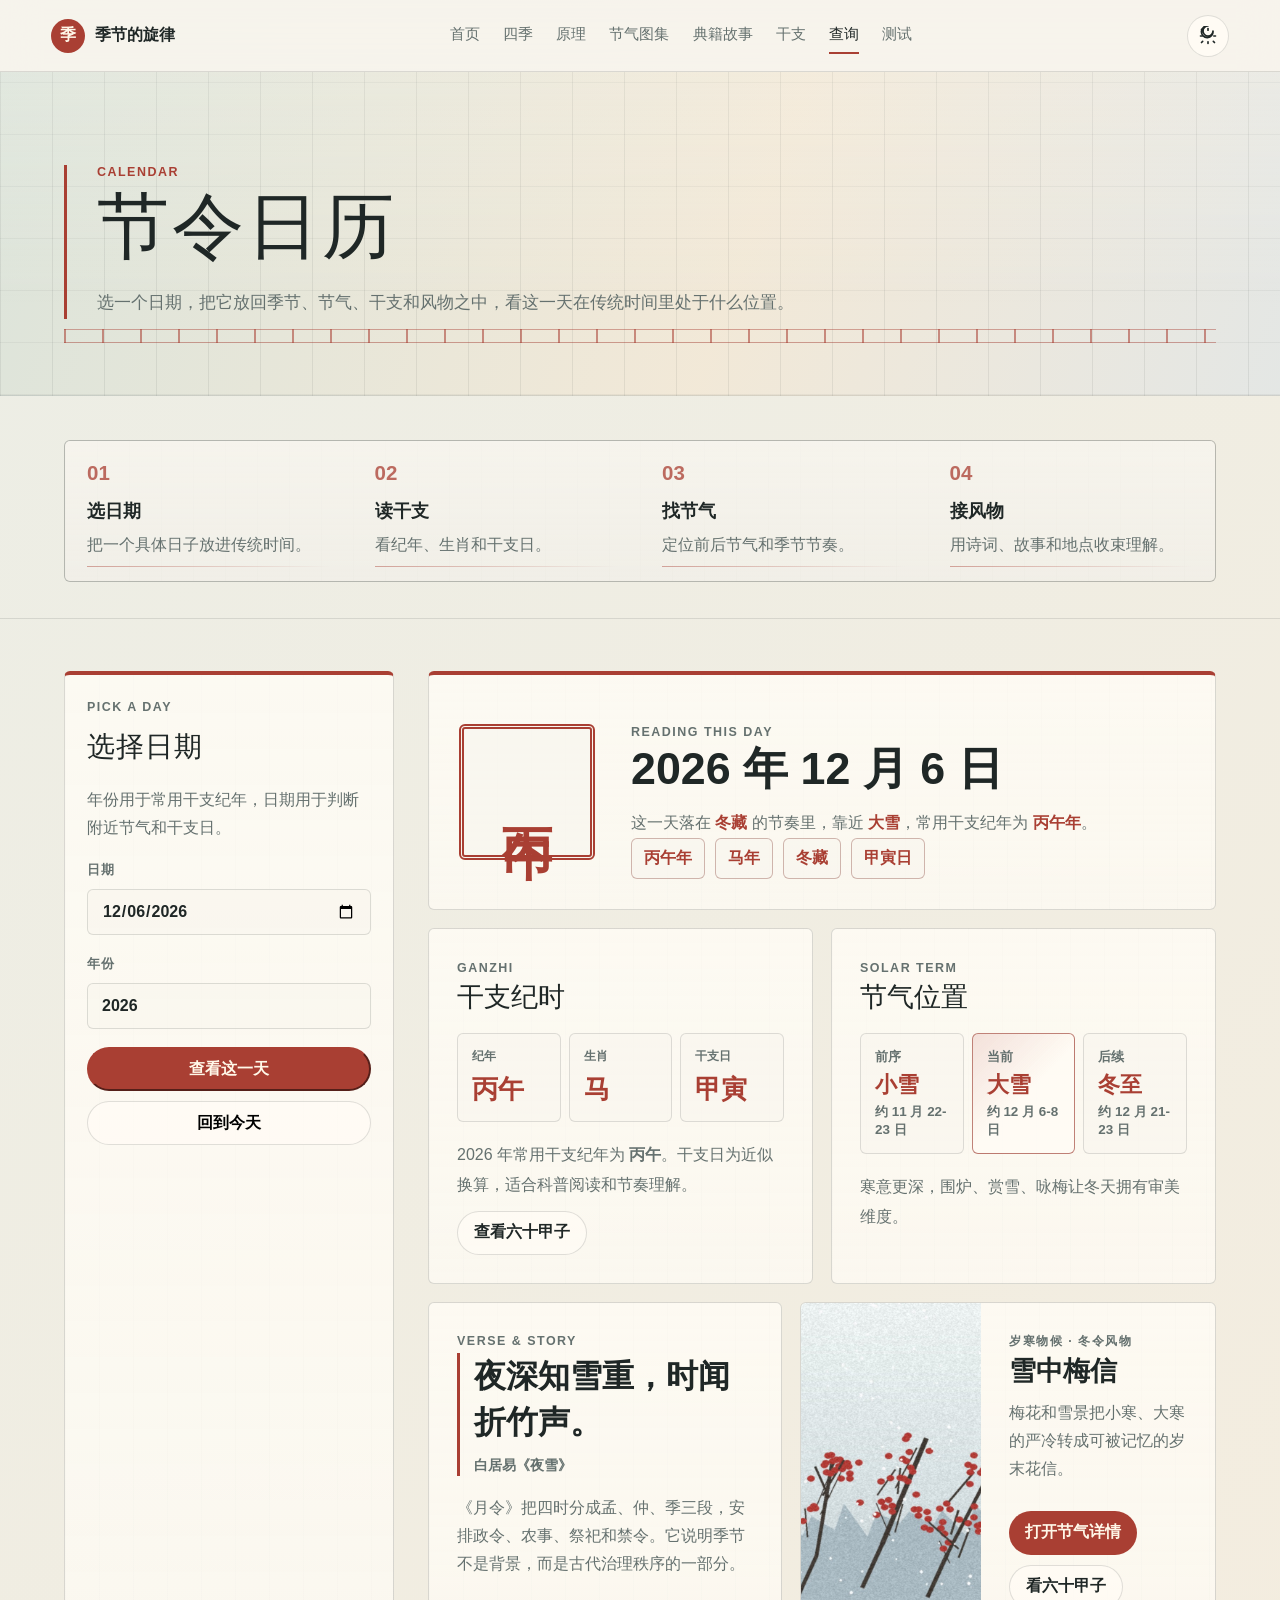
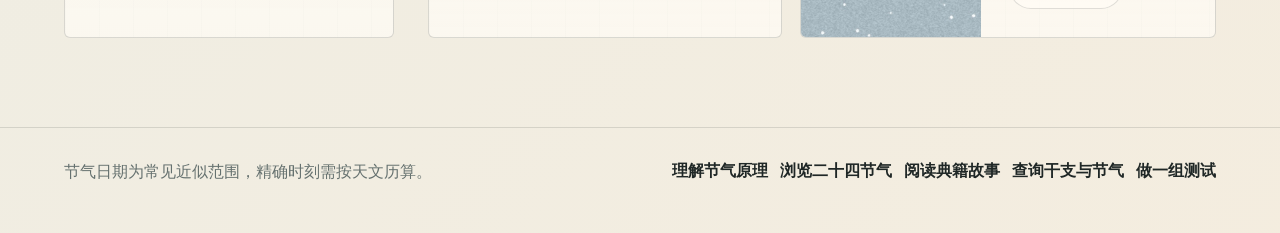
==== commit aa273ab8: "Add files via upload" ====
--- a/calculator.html
+++ b/calculator.html
@@ -3,7 +3,7 @@
 <head>
   <meta charset="UTF-8">
   <meta name="viewport" content="width=device-width, initial-scale=1.0">
-  <title>四时日历 | 四时中国</title>
+  <title>节令日历 | 季节的旋律</title>
   <link rel="stylesheet" href="./css/common.css">
   <link rel="stylesheet" href="./css/ganzhi.css">
   <link rel="stylesheet" href="./css/unified.css">
@@ -14,7 +14,7 @@
     <section class="page-hero calculator-hero">
       <div class="hero-copy">
         <p class="eyebrow">Calendar</p>
-        <h1>四时日历</h1>
+        <h1>节令日历</h1>
         <p class="lead">选一个日期，把它放回季节、节气、干支和风物之中，看这一天在传统时间里处于什么位置。</p>
       </div>
     </section>
@@ -47,8 +47,9 @@
     </section>
   </main>
   <div id="appFooter"></div>
-  <script src="./js/data.js"></script>
-  <script src="./js/common.js"></script>
-  <script src="./js/calculator.js"></script>
+  <script src="./js/data.js?v=20260609-nav2"></script>
+  <script src="./js/common.js?v=20260609-nav2"></script>
+  <script src="./js/calculator.js?v=20260609-nav2"></script>
+  <script>window.SeasonApp.bootPage();</script>
 </body>
 </html>
--- a/css/unified.css
+++ b/css/unified.css
@@ -419,3 +419,947 @@
     transform: none;
   }
 }
+
+/* Principles page: atlas layout. */
+body[data-page="principles"] .principles-hero {
+  isolation: isolate;
+  display: grid;
+  grid-template-columns: minmax(260px, 34rem) minmax(280px, 1fr);
+  gap: clamp(26px, 6vw, 96px);
+  min-height: clamp(430px, 58vh, 660px);
+  padding-inline: max(var(--section-x), calc((100vw - var(--page-max)) / 2 + var(--section-x)));
+  background:
+    linear-gradient(90deg, color-mix(in srgb, var(--paper) 94%, transparent) 0 46%, transparent 46%),
+    repeating-linear-gradient(90deg, color-mix(in srgb, var(--ink) 7%, transparent) 0 1px, transparent 1px 72px),
+    repeating-linear-gradient(0deg, color-mix(in srgb, var(--ink) 5%, transparent) 0 1px, transparent 1px 72px),
+    radial-gradient(circle at 78% 46%, color-mix(in srgb, var(--gold) 22%, transparent), transparent 26%),
+    radial-gradient(circle at 76% 52%, color-mix(in srgb, var(--blue) 18%, transparent), transparent 42%),
+    linear-gradient(135deg, color-mix(in srgb, var(--green) 8%, var(--paper)), color-mix(in srgb, var(--gold) 7%, var(--paper)));
+}
+
+body[data-page="principles"] .principles-hero::before {
+  position: absolute;
+  content: "";
+  z-index: -1;
+  right: max(20px, calc((100vw - var(--page-max)) / 2 + 28px));
+  bottom: clamp(28px, 8vw, 86px);
+  width: min(46vw, 560px);
+  height: 1px;
+  background: linear-gradient(90deg, transparent, color-mix(in srgb, var(--red) 54%, transparent), transparent);
+}
+
+body[data-page="principles"] .principles-hero .hero-copy {
+  justify-self: start;
+  width: min(100%, 34rem);
+  max-width: 100%;
+  min-width: 0;
+}
+
+body[data-page="principles"] .principles-hero h1 {
+  max-width: 100%;
+}
+
+body[data-page="principles"] .principles-hero .lead {
+  width: min(100%, 30rem);
+  max-width: 100%;
+  overflow-wrap: anywhere;
+  line-break: loose;
+  text-wrap: pretty;
+}
+
+body[data-page="principles"] .principle-orbit {
+  position: relative;
+  justify-self: center;
+  right: auto;
+  top: auto;
+  width: clamp(250px, 31vw, 460px);
+  border-color: color-mix(in srgb, var(--ink) 24%, transparent);
+  transform: rotate(-18deg);
+  transform-origin: center;
+  animation: principleOrbitDrift 64s linear infinite;
+  will-change: transform;
+}
+
+body[data-page="principles"] .principle-orbit span {
+  animation: principleOrbitSpin 42s linear infinite;
+}
+
+body[data-page="principles"] .principle-orbit::before {
+  box-shadow:
+    0 0 0 28px color-mix(in srgb, var(--ink) 3%, transparent),
+    inset 0 0 0 1px color-mix(in srgb, var(--green) 18%, transparent);
+}
+
+body[data-page="principles"] .principle-orbit i {
+  animation: principlePlanetPulse 6s ease-in-out infinite;
+}
+
+body[data-page="principles"] .principle-orbit span::before,
+body[data-page="principles"] .principle-orbit span::after,
+body[data-page="principles"] .principle-orbit i::before,
+body[data-page="principles"] .principle-orbit i::after {
+  position: absolute;
+  content: "";
+  width: clamp(4px, 0.55vw, 8px);
+  aspect-ratio: 1;
+  border-radius: 50%;
+  background: color-mix(in srgb, var(--gold) 78%, #fff8e9);
+  box-shadow: 0 0 16px color-mix(in srgb, var(--gold) 54%, transparent);
+  opacity: 0.72;
+  pointer-events: none;
+}
+
+body[data-page="principles"] .principle-orbit span::before {
+  left: 15%;
+  top: 12%;
+  animation: principleParticleFloat 9s ease-in-out infinite;
+}
+
+body[data-page="principles"] .principle-orbit span::after {
+  right: 18%;
+  bottom: 13%;
+  width: clamp(3px, 0.42vw, 6px);
+  background: color-mix(in srgb, var(--blue) 70%, #fff8e9);
+  animation: principleParticleFloat 11s ease-in-out infinite reverse;
+}
+
+body[data-page="principles"] .principle-orbit i::before {
+  right: 145%;
+  top: 32%;
+  width: clamp(3px, 0.45vw, 6px);
+  background: color-mix(in srgb, var(--red) 70%, #fff8e9);
+  animation: principleParticleFloat 7.5s ease-in-out infinite;
+}
+
+body[data-page="principles"] .principle-orbit i::after {
+  left: 150%;
+  bottom: -55%;
+  width: clamp(4px, 0.5vw, 7px);
+  animation: principleParticleFloat 8.5s ease-in-out infinite reverse;
+}
+
+@keyframes principleOrbitSpin {
+  to {
+    transform: rotate(360deg);
+  }
+}
+
+@keyframes principleOrbitDrift {
+  from {
+    transform: rotate(-18deg);
+  }
+
+  to {
+    transform: rotate(342deg);
+  }
+}
+
+@keyframes principleOrbitDriftMobile {
+  from {
+    transform: translateY(-50%) rotate(-18deg);
+  }
+
+  to {
+    transform: translateY(-50%) rotate(342deg);
+  }
+}
+
+@keyframes principlePlanetPulse {
+  0%,
+  100% {
+    transform: scale(1);
+    filter: saturate(1);
+  }
+
+  50% {
+    transform: scale(1.08);
+    filter: saturate(1.2);
+  }
+}
+
+@keyframes principleParticleFloat {
+  0%,
+  100% {
+    opacity: 0.34;
+    transform: translate3d(0, 0, 0) scale(0.82);
+  }
+
+  50% {
+    opacity: 0.92;
+    transform: translate3d(8px, -10px, 0) scale(1.18);
+  }
+}
+
+@media (prefers-reduced-motion: reduce) {
+  body[data-page="principles"] .principle-orbit,
+  body[data-page="principles"] .principle-orbit span,
+  body[data-page="principles"] .principle-orbit i,
+  body[data-page="principles"] .principle-orbit span::before,
+  body[data-page="principles"] .principle-orbit span::after,
+  body[data-page="principles"] .principle-orbit i::before,
+  body[data-page="principles"] .principle-orbit i::after {
+    animation: none;
+  }
+}
+
+body[data-page="principles"] main {
+  counter-reset: principle-section;
+}
+
+body[data-page="principles"] main > .content-section {
+  position: relative;
+  display: grid;
+  grid-template-columns: minmax(210px, 0.34fr) minmax(0, 1fr);
+  gap: clamp(24px, 5vw, 72px);
+  align-items: start;
+  padding-top: clamp(48px, 6vw, 84px);
+  padding-bottom: clamp(48px, 6vw, 84px);
+  counter-increment: principle-section;
+}
+
+body[data-page="principles"] main > .content-section::before {
+  position: absolute;
+  top: clamp(48px, 6vw, 84px);
+  left: var(--section-x);
+  content: "0" counter(principle-section);
+  color: color-mix(in srgb, var(--red) 52%, transparent);
+  font-size: 0.78rem;
+  font-weight: 950;
+  letter-spacing: 0.14em;
+}
+
+body[data-page="principles"] .section-heading {
+  position: sticky;
+  top: calc(var(--header-height, 72px) + 34px);
+  max-width: 360px;
+  margin: 0;
+  padding: 34px 0 0 20px;
+  border-left: 1px solid color-mix(in srgb, var(--red) 42%, var(--line));
+}
+
+body[data-page="principles"] .section-heading h2 {
+  font-size: clamp(1.78rem, 2.8vw, 3rem);
+  line-height: 1.18;
+}
+
+body[data-page="principles"] .section-heading p:last-child {
+  margin-bottom: 0;
+}
+
+body[data-page="principles"] .principle-grid,
+body[data-page="principles"] .calendar-compare,
+body[data-page="principles"] .region-grid,
+body[data-page="principles"] .myth-grid {
+  position: relative;
+  min-width: 0;
+}
+
+body[data-page="principles"] .principle-grid::before,
+body[data-page="principles"] .calendar-compare::before,
+body[data-page="principles"] .region-grid::before,
+body[data-page="principles"] .myth-grid::before {
+  position: absolute;
+  content: "";
+  left: 0;
+  right: 0;
+  top: -18px;
+  height: 1px;
+  background: linear-gradient(90deg, color-mix(in srgb, var(--red) 58%, transparent), transparent);
+}
+
+body[data-page="principles"] .principle-grid {
+  grid-template-columns: minmax(230px, 1.25fr) repeat(2, minmax(180px, 1fr));
+  gap: 10px;
+  padding: 10px;
+  border: 1px solid var(--line);
+  border-radius: 8px;
+  background:
+    repeating-linear-gradient(90deg, color-mix(in srgb, var(--ink) 5%, transparent) 0 1px, transparent 1px 36px),
+    color-mix(in srgb, var(--panel) 54%, transparent);
+}
+
+body[data-page="principles"] .principle-card,
+body[data-page="principles"] .calendar-compare article,
+body[data-page="principles"] .region-grid article,
+body[data-page="principles"] .myth-grid article {
+  min-height: 0;
+  border-radius: 6px;
+  box-shadow: none;
+}
+
+body[data-page="principles"] .principle-card {
+  padding: clamp(20px, 3vw, 32px);
+  background:
+    linear-gradient(180deg, color-mix(in srgb, var(--panel) 94%, transparent), color-mix(in srgb, var(--paper) 58%, transparent)),
+    color-mix(in srgb, var(--panel) 70%, transparent);
+}
+
+body[data-page="principles"] .principle-card.emphasis {
+  display: grid;
+  align-content: end;
+  background:
+    repeating-linear-gradient(0deg, rgba(255, 248, 233, 0.1) 0 1px, transparent 1px 32px),
+    linear-gradient(135deg, color-mix(in srgb, var(--red) 88%, #111), color-mix(in srgb, var(--green) 34%, var(--red)));
+}
+
+body[data-page="principles"] .principle-card strong {
+  margin-bottom: clamp(18px, 4vw, 34px);
+  font-size: clamp(3.2rem, 8vw, 7rem);
+  letter-spacing: 0;
+}
+
+body[data-page="principles"] .calendar-compare {
+  grid-template-columns: 1fr;
+  gap: 0;
+  border: 1px solid var(--line);
+  border-radius: 8px;
+  overflow: hidden;
+  background: var(--line);
+}
+
+body[data-page="principles"] .calendar-compare article {
+  display: grid;
+  grid-template-columns: minmax(126px, 0.24fr) minmax(190px, 0.34fr) minmax(0, 1fr);
+  gap: clamp(14px, 3vw, 26px);
+  align-items: start;
+  padding: clamp(18px, 2.8vw, 28px);
+  border: 0;
+  background:
+    linear-gradient(90deg, color-mix(in srgb, var(--green) 8%, transparent), transparent 44%),
+    color-mix(in srgb, var(--panel) 88%, transparent);
+}
+
+body[data-page="principles"] .calendar-compare article + article {
+  border-top: 1px solid var(--line);
+}
+
+body[data-page="principles"] .calendar-compare span,
+body[data-page="principles"] .myth-grid span {
+  align-self: start;
+  margin: 0;
+  border-radius: 6px;
+  background: color-mix(in srgb, var(--red) 8%, transparent);
+}
+
+body[data-page="principles"] .calendar-compare h3 {
+  margin: 0;
+}
+
+body[data-page="principles"] .region-grid {
+  grid-template-columns: minmax(0, 1fr);
+  gap: 12px;
+}
+
+body[data-page="principles"] .region-grid article {
+  display: grid;
+  grid-template-columns: minmax(118px, 0.22fr) minmax(0, 1fr);
+  gap: clamp(14px, 3vw, 28px);
+  align-items: start;
+  padding: clamp(18px, 2.8vw, 28px);
+  background:
+    linear-gradient(90deg, color-mix(in srgb, var(--blue) 10%, transparent), transparent 42%),
+    color-mix(in srgb, var(--panel) 86%, transparent);
+}
+
+body[data-page="principles"] .region-grid h3 {
+  margin: 0;
+  color: var(--red);
+}
+
+body[data-page="principles"] .myth-grid {
+  grid-template-columns: repeat(2, minmax(0, 1fr));
+  gap: 12px;
+}
+
+body[data-page="principles"] .myth-grid article {
+  position: relative;
+  min-height: 210px;
+  padding: clamp(20px, 3vw, 30px);
+  background:
+    linear-gradient(135deg, color-mix(in srgb, var(--gold) 9%, transparent), transparent 58%),
+    color-mix(in srgb, var(--panel) 88%, transparent);
+}
+
+body[data-page="principles"] .myth-grid article::after {
+  position: absolute;
+  content: "";
+  left: clamp(20px, 3vw, 30px);
+  right: clamp(20px, 3vw, 30px);
+  bottom: 18px;
+  height: 1px;
+  background: linear-gradient(90deg, color-mix(in srgb, var(--red) 42%, transparent), transparent);
+}
+
+body[data-page="principles"] .learning-steps {
+  position: relative;
+  grid-template-columns: repeat(6, minmax(112px, 1fr));
+  gap: 10px;
+  padding-top: 22px;
+}
+
+body[data-page="principles"] .learning-steps::before {
+  position: absolute;
+  content: "";
+  left: 0;
+  right: 0;
+  top: 6px;
+  height: 1px;
+  background: linear-gradient(90deg, var(--red), color-mix(in srgb, var(--green) 52%, transparent), transparent);
+}
+
+body[data-page="principles"] .learning-steps a {
+  min-height: 188px;
+  border-radius: 6px;
+  box-shadow: none;
+}
+
+body[data-page="principles"] .learning-steps a:hover {
+  border-color: color-mix(in srgb, var(--red) 34%, var(--line));
+}
+
+/* Calculator and quiz pages: shared tool-console layout. */
+body[data-page="calculator"],
+body[data-page="quiz"] {
+  --tool-panel: color-mix(in srgb, var(--panel) 82%, transparent);
+  --tool-panel-strong: color-mix(in srgb, var(--panel) 94%, transparent);
+  --tool-line: color-mix(in srgb, var(--ink) 16%, transparent);
+  background:
+    linear-gradient(135deg, color-mix(in srgb, var(--paper) 94%, var(--green)), color-mix(in srgb, var(--paper) 92%, var(--gold))),
+    repeating-linear-gradient(90deg, color-mix(in srgb, var(--ink) 5%, transparent) 0 1px, transparent 1px 42px),
+    repeating-linear-gradient(0deg, color-mix(in srgb, var(--ink) 4%, transparent) 0 1px, transparent 1px 42px);
+}
+
+body[data-page="calculator"] .page-hero,
+body[data-page="quiz"] .page-hero {
+  isolation: isolate;
+  min-height: clamp(280px, 36vh, 430px);
+  padding-block: clamp(42px, 6vw, 76px);
+  padding-inline: max(var(--section-x), calc((100vw - var(--page-max)) / 2 + var(--section-x)));
+  align-items: end;
+  background:
+    linear-gradient(180deg, color-mix(in srgb, var(--panel) 18%, transparent), transparent 72%),
+    repeating-linear-gradient(90deg, color-mix(in srgb, var(--ink) 8%, transparent) 0 1px, transparent 1px 52px),
+    repeating-linear-gradient(0deg, color-mix(in srgb, var(--ink) 5%, transparent) 0 1px, transparent 1px 52px),
+    linear-gradient(110deg, color-mix(in srgb, var(--green) 14%, var(--paper)), color-mix(in srgb, var(--gold) 12%, var(--paper)) 58%, color-mix(in srgb, var(--blue) 10%, var(--paper)));
+}
+
+body[data-page="calculator"] .page-hero::before,
+body[data-page="quiz"] .page-hero::before {
+  position: absolute;
+  content: "";
+  z-index: -1;
+  inset: auto max(var(--section-x), calc((100vw - var(--page-max)) / 2 + var(--section-x))) clamp(28px, 5vw, 52px);
+  height: 12px;
+  border-block: 1px solid color-mix(in srgb, var(--red) 44%, transparent);
+  background: repeating-linear-gradient(90deg, color-mix(in srgb, var(--red) 56%, transparent) 0 2px, transparent 2px 38px);
+}
+
+body[data-page="calculator"] .page-hero .hero-copy,
+body[data-page="quiz"] .page-hero .hero-copy {
+  max-width: 860px;
+  padding-left: clamp(16px, 3vw, 30px);
+  border-left: 3px solid var(--red);
+}
+
+body[data-page="calculator"] .page-hero h1,
+body[data-page="quiz"] .page-hero h1 {
+  font-size: clamp(2.7rem, 5.6vw, 5.2rem);
+  letter-spacing: 0.04em;
+}
+
+body[data-page="calculator"] .page-hero .lead,
+body[data-page="quiz"] .page-hero .lead {
+  max-width: 720px;
+}
+
+body[data-page="calculator"] .calculator-guide,
+body[data-page="quiz"] .quiz-intro {
+  padding-top: clamp(26px, 4vw, 44px);
+  padding-bottom: clamp(22px, 3vw, 36px);
+}
+
+body[data-page="quiz"] .quiz-intro .section-heading {
+  max-width: var(--page-max);
+  margin: 0;
+  padding: clamp(18px, 3vw, 26px);
+  border: 1px solid var(--tool-line);
+  border-radius: 6px;
+  background:
+    linear-gradient(90deg, color-mix(in srgb, var(--green) 9%, transparent), transparent 48%),
+    var(--tool-panel);
+}
+
+body[data-page="quiz"] .quiz-intro .section-heading h2 {
+  font-size: clamp(1.7rem, 2.8vw, 2.6rem);
+}
+
+body[data-page="quiz"] .quiz-intro .section-heading p:last-child {
+  margin-bottom: 0;
+}
+
+body[data-page="calculator"] .calendar-steps {
+  grid-template-columns: repeat(4, minmax(0, 1fr));
+  gap: 0;
+  border-radius: 6px;
+  background: var(--tool-line);
+}
+
+body[data-page="calculator"] .calendar-steps article {
+  position: relative;
+  min-height: 132px;
+  padding: clamp(16px, 2.2vw, 22px);
+  background:
+    linear-gradient(180deg, var(--tool-panel-strong), var(--tool-panel)),
+    repeating-linear-gradient(90deg, color-mix(in srgb, var(--ink) 4%, transparent) 0 1px, transparent 1px 32px);
+}
+
+body[data-page="calculator"] .calendar-steps article::after {
+  position: absolute;
+  content: "";
+  left: clamp(16px, 2.2vw, 22px);
+  right: clamp(16px, 2.2vw, 22px);
+  bottom: 14px;
+  height: 1px;
+  background: linear-gradient(90deg, color-mix(in srgb, var(--red) 44%, transparent), transparent);
+}
+
+body[data-page="calculator"] .calendar-steps strong {
+  font-size: 1.28rem;
+}
+
+body[data-page="calculator"] .calendar-steps span {
+  margin-top: 16px;
+}
+
+body[data-page="calculator"] .calculator-workbench,
+body[data-page="quiz"] .quiz-box {
+  max-width: var(--page-max);
+  padding-top: clamp(28px, 4vw, 54px);
+}
+
+body[data-page="calculator"] .calculator-workbench {
+  grid-template-columns: minmax(270px, 330px) minmax(0, 1fr);
+  gap: clamp(18px, 3vw, 34px);
+}
+
+body[data-page="quiz"] .quiz-layout {
+  grid-template-columns: minmax(270px, 330px) minmax(0, 1fr);
+  gap: clamp(18px, 3vw, 34px);
+}
+
+body[data-page="calculator"] .query-card,
+body[data-page="quiz"] .game-menu {
+  top: calc(var(--header-height, 72px) + 28px);
+}
+
+body[data-page="calculator"] .query-card,
+body[data-page="quiz"] .game-menu-intro,
+body[data-page="quiz"] .game-menu button,
+body[data-page="quiz"] .game-route,
+body[data-page="quiz"] .game-card,
+body[data-page="quiz"] .reward-card,
+body[data-page="calculator"] .calendar-overview,
+body[data-page="calculator"] .calendar-focus-card,
+body[data-page="calculator"] .poem-card,
+body[data-page="calculator"] .place-card {
+  border-color: var(--tool-line);
+  border-radius: 6px;
+  background:
+    linear-gradient(180deg, var(--tool-panel-strong), var(--tool-panel)),
+    repeating-linear-gradient(90deg, color-mix(in srgb, var(--ink) 4%, transparent) 0 1px, transparent 1px 34px);
+  box-shadow: none;
+}
+
+body[data-page="calculator"] .query-card,
+body[data-page="quiz"] .game-menu-intro {
+  border-top: 4px solid var(--red);
+}
+
+body[data-page="calculator"] .query-card .card-body {
+  display: grid;
+  gap: 10px;
+}
+
+body[data-page="calculator"] .query-card h2,
+body[data-page="quiz"] .game-menu-intro h2 {
+  font-size: clamp(1.55rem, 2.2vw, 2.2rem);
+}
+
+body[data-page="calculator"] .query-card p {
+  margin-bottom: 0;
+  color: var(--muted);
+  line-height: 1.72;
+}
+
+body[data-page="calculator"] .query-card label {
+  margin: 10px 0 0;
+  font-size: 0.82rem;
+  letter-spacing: 0.08em;
+  text-transform: uppercase;
+}
+
+body[data-page="calculator"] .query-card input {
+  height: 46px;
+  border-radius: 6px;
+  background: color-mix(in srgb, var(--paper) 62%, transparent);
+}
+
+body[data-page="calculator"] .query-card .quick-links {
+  display: grid;
+  grid-template-columns: 1fr;
+  margin-top: 8px;
+}
+
+body[data-page="calculator"] .query-card .button,
+body[data-page="calculator"] .query-card .ghost-button {
+  justify-content: center;
+  width: 100%;
+}
+
+body[data-page="quiz"] .game-menu {
+  gap: 8px;
+}
+
+body[data-page="quiz"] .game-menu button {
+  grid-template-columns: 42px minmax(0, 1fr);
+  min-height: 76px;
+  padding: 14px;
+}
+
+body[data-page="quiz"] .game-menu button i {
+  width: 34px;
+  height: 34px;
+  border-radius: 6px;
+}
+
+body[data-page="quiz"] .game-menu button:hover,
+body[data-page="quiz"] .answers button:hover,
+body[data-page="quiz"] .game-pill:hover {
+  transform: translateY(-1px);
+}
+
+body[data-page="quiz"] .game-menu button.active {
+  background:
+    linear-gradient(135deg, color-mix(in srgb, var(--red) 88%, #111), color-mix(in srgb, var(--green) 30%, var(--red)));
+}
+
+body[data-page="quiz"] .game-stage {
+  min-width: 0;
+  padding-left: clamp(0px, 1.5vw, 16px);
+  border-left: 1px solid color-mix(in srgb, var(--red) 26%, transparent);
+}
+
+body[data-page="quiz"] .game-route {
+  gap: 0;
+  border-radius: 6px;
+  overflow: hidden;
+}
+
+body[data-page="quiz"] .game-route button {
+  min-height: 58px;
+  padding: 10px 8px;
+  background: var(--tool-panel);
+}
+
+body[data-page="quiz"] .game-stage-meta {
+  display: grid;
+  grid-template-columns: auto minmax(0, 1fr);
+  align-items: baseline;
+  justify-content: start;
+}
+
+body[data-page="quiz"] .game-stage-meta h2 {
+  font-size: clamp(1.8rem, 3.2vw, 3rem);
+}
+
+body[data-page="quiz"] .game-card {
+  min-height: clamp(390px, 50vh, 610px);
+  padding: clamp(18px, 2.8vw, 30px);
+  border-top: 4px solid color-mix(in srgb, var(--green) 58%, var(--line));
+}
+
+body[data-page="quiz"] .game-card-head {
+  padding-bottom: 16px;
+  border-bottom: 1px solid var(--tool-line);
+}
+
+body[data-page="quiz"] .answers button,
+body[data-page="quiz"] .game-pill {
+  min-height: 56px;
+  border-radius: 6px;
+  background: color-mix(in srgb, var(--panel) 86%, transparent);
+}
+
+body[data-page="quiz"] .puzzle-reference,
+body[data-page="quiz"] .puzzle-wrap {
+  border-color: var(--tool-line);
+  border-radius: 6px;
+  box-shadow: none;
+}
+
+body[data-page="quiz"] .puzzle-reference {
+  background: var(--tool-panel);
+}
+
+body[data-page="quiz"] .puzzle-complete-banner {
+  border-radius: 6px;
+}
+
+body[data-page="quiz"] .reward-card {
+  border-top: 4px solid var(--gold);
+}
+
+body[data-page="calculator"] .calendar-reading {
+  gap: clamp(12px, 2vw, 18px);
+}
+
+body[data-page="calculator"] .calendar-overview {
+  grid-template-columns: minmax(104px, 144px) minmax(0, 1fr);
+  gap: clamp(16px, 3vw, 28px);
+  padding: clamp(18px, 3vw, 30px);
+  border-top: 4px solid var(--red);
+}
+
+body[data-page="calculator"] .calendar-overview-seal {
+  width: clamp(96px, 11vw, 136px);
+  height: clamp(96px, 11vw, 136px);
+  border-radius: 6px;
+  background: color-mix(in srgb, var(--paper) 54%, transparent);
+  transform: none;
+}
+
+body[data-page="calculator"] .calendar-overview-copy h2 {
+  font-size: clamp(1.8rem, 3.5vw, 3rem);
+}
+
+body[data-page="calculator"] .calendar-summary-flow span,
+body[data-page="calculator"] .calendar-tags span {
+  border-radius: 6px;
+  background: color-mix(in srgb, var(--paper) 58%, transparent);
+}
+
+body[data-page="calculator"] .calendar-dashboard {
+  grid-template-columns: repeat(2, minmax(0, 1fr));
+  gap: clamp(12px, 2vw, 18px);
+}
+
+body[data-page="calculator"] .calendar-secondary-grid {
+  grid-template-columns: minmax(0, 0.92fr) minmax(0, 1.08fr);
+  gap: clamp(12px, 2vw, 18px);
+}
+
+body[data-page="calculator"] .calendar-focus-card {
+  padding: 0;
+  overflow: hidden;
+}
+
+body[data-page="calculator"] .calendar-focus-card .card-body,
+body[data-page="calculator"] .poem-card .card-body,
+body[data-page="calculator"] .place-card .card-body {
+  padding: clamp(18px, 2.6vw, 28px);
+}
+
+body[data-page="calculator"] .calendar-focus-card h3,
+body[data-page="calculator"] .place-card h3 {
+  font-size: clamp(1.45rem, 2.1vw, 2.1rem);
+}
+
+body[data-page="calculator"] .query-facts {
+  grid-template-columns: repeat(3, minmax(0, 1fr));
+  gap: 8px;
+}
+
+body[data-page="calculator"] .query-facts span,
+body[data-page="calculator"] .term-flow a {
+  border-radius: 6px;
+  background: color-mix(in srgb, var(--paper) 58%, transparent);
+}
+
+body[data-page="calculator"] .query-facts strong {
+  font-size: clamp(1.25rem, 2vw, 1.8rem);
+}
+
+body[data-page="calculator"] .term-flow {
+  gap: 8px;
+}
+
+body[data-page="calculator"] .term-flow a.current {
+  background:
+    linear-gradient(135deg, color-mix(in srgb, var(--red) 14%, transparent), transparent 52%),
+    color-mix(in srgb, var(--panel) 90%, transparent);
+}
+
+body[data-page="calculator"] .poem-card blockquote {
+  padding-left: 14px;
+}
+
+body[data-page="calculator"] .place-card {
+  overflow: hidden;
+}
+
+body[data-page="calculator"] .place-card img {
+  min-height: 260px;
+}
+
+:root.dark body[data-page="calculator"],
+:root.dark body[data-page="quiz"] {
+  --tool-panel: color-mix(in srgb, var(--panel) 82%, transparent);
+  --tool-panel-strong: color-mix(in srgb, var(--panel) 96%, transparent);
+  --tool-line: color-mix(in srgb, var(--ink) 18%, transparent);
+  background:
+    linear-gradient(135deg, #111514, #18211f 56%, #221d17),
+    repeating-linear-gradient(90deg, color-mix(in srgb, var(--ink) 5%, transparent) 0 1px, transparent 1px 42px),
+    repeating-linear-gradient(0deg, color-mix(in srgb, var(--ink) 4%, transparent) 0 1px, transparent 1px 42px);
+}
+
+:root.dark body[data-page="calculator"] .page-hero,
+:root.dark body[data-page="quiz"] .page-hero {
+  background:
+    linear-gradient(180deg, color-mix(in srgb, var(--panel) 18%, transparent), transparent 72%),
+    repeating-linear-gradient(90deg, color-mix(in srgb, var(--ink) 8%, transparent) 0 1px, transparent 1px 52px),
+    repeating-linear-gradient(0deg, color-mix(in srgb, var(--ink) 5%, transparent) 0 1px, transparent 1px 52px),
+    linear-gradient(110deg, #14201d, #221f17 58%, #162331);
+}
+
+:root.dark body[data-page="principles"] .principles-hero {
+  background:
+    linear-gradient(90deg, color-mix(in srgb, var(--paper) 94%, transparent) 0 46%, transparent 46%),
+    repeating-linear-gradient(90deg, color-mix(in srgb, var(--ink) 7%, transparent) 0 1px, transparent 1px 72px),
+    repeating-linear-gradient(0deg, color-mix(in srgb, var(--ink) 5%, transparent) 0 1px, transparent 1px 72px),
+    radial-gradient(circle at 78% 46%, color-mix(in srgb, var(--gold) 18%, transparent), transparent 26%),
+    radial-gradient(circle at 76% 52%, color-mix(in srgb, var(--blue) 20%, transparent), transparent 42%),
+    linear-gradient(135deg, #14201d, #161e26);
+}
+
+@media (max-width: 1120px) {
+  body[data-page="principles"] .learning-steps {
+    grid-template-columns: repeat(3, minmax(0, 1fr));
+  }
+
+  body[data-page="calculator"] .calculator-workbench,
+  body[data-page="quiz"] .quiz-layout {
+    grid-template-columns: 1fr;
+  }
+
+  body[data-page="calculator"] .query-card,
+  body[data-page="quiz"] .game-menu {
+    position: static;
+  }
+
+  body[data-page="quiz"] .game-menu {
+    grid-template-columns: repeat(3, minmax(0, 1fr));
+  }
+
+  body[data-page="quiz"] .game-menu-intro {
+    grid-column: 1 / -1;
+  }
+
+  body[data-page="quiz"] .game-stage {
+    padding-left: 0;
+    border-left: 0;
+  }
+}
+
+@media (max-width: 900px) {
+  body[data-page="principles"] .principles-hero {
+    grid-template-columns: 1fr;
+    background:
+      linear-gradient(90deg, color-mix(in srgb, var(--paper) 94%, transparent) 0 76%, transparent 76%),
+      repeating-linear-gradient(90deg, color-mix(in srgb, var(--ink) 7%, transparent) 0 1px, transparent 1px 72px),
+      repeating-linear-gradient(0deg, color-mix(in srgb, var(--ink) 5%, transparent) 0 1px, transparent 1px 72px),
+      radial-gradient(circle at 78% 46%, color-mix(in srgb, var(--gold) 22%, transparent), transparent 26%),
+      radial-gradient(circle at 76% 52%, color-mix(in srgb, var(--blue) 18%, transparent), transparent 42%),
+      linear-gradient(135deg, color-mix(in srgb, var(--green) 8%, var(--paper)), color-mix(in srgb, var(--gold) 7%, var(--paper)));
+  }
+
+  :root.dark body[data-page="principles"] .principles-hero {
+    background:
+      linear-gradient(90deg, color-mix(in srgb, var(--paper) 94%, transparent) 0 76%, transparent 76%),
+      repeating-linear-gradient(90deg, color-mix(in srgb, var(--ink) 7%, transparent) 0 1px, transparent 1px 72px),
+      repeating-linear-gradient(0deg, color-mix(in srgb, var(--ink) 5%, transparent) 0 1px, transparent 1px 72px),
+      radial-gradient(circle at 78% 46%, color-mix(in srgb, var(--gold) 18%, transparent), transparent 26%),
+      radial-gradient(circle at 76% 52%, color-mix(in srgb, var(--blue) 20%, transparent), transparent 42%),
+      linear-gradient(135deg, #14201d, #161e26);
+  }
+
+  body[data-page="principles"] .principle-orbit {
+    position: absolute;
+    right: clamp(12px, 4vw, 42px);
+    top: 50%;
+    opacity: 0.22;
+    transform: translateY(-50%) rotate(-18deg);
+    animation-name: principleOrbitDriftMobile;
+  }
+
+  body[data-page="principles"] main > .content-section {
+    grid-template-columns: 1fr;
+  }
+
+  body[data-page="principles"] .section-heading {
+    position: static;
+    max-width: var(--read-max);
+  }
+
+  body[data-page="principles"] .principle-grid,
+  body[data-page="principles"] .myth-grid,
+  body[data-page="calculator"] .calendar-dashboard,
+  body[data-page="calculator"] .calendar-secondary-grid {
+    grid-template-columns: 1fr;
+  }
+
+  body[data-page="principles"] .calendar-compare article,
+  body[data-page="principles"] .region-grid article,
+  body[data-page="calculator"] .calendar-overview,
+  body[data-page="calculator"] .place-card {
+    grid-template-columns: 1fr;
+  }
+
+  body[data-page="calculator"] .calendar-overview-seal {
+    justify-self: start;
+  }
+}
+
+@media (max-width: 680px) {
+  body[data-page="principles"] .principle-orbit {
+    display: none;
+  }
+
+  body[data-page="principles"] .principles-hero .hero-copy {
+    width: min(100%, 20rem);
+  }
+
+  body[data-page="principles"] .principles-hero .lead {
+    width: min(100%, 18.5rem);
+  }
+
+  body[data-page="principles"] main > .content-section::before {
+    left: var(--section-x);
+  }
+
+  body[data-page="principles"] .section-heading {
+    padding-left: 16px;
+  }
+
+  body[data-page="principles"] .learning-steps,
+  body[data-page="quiz"] .game-menu,
+  body[data-page="quiz"] .game-route,
+  body[data-page="quiz"] .answers,
+  body[data-page="quiz"] .match-grid,
+  body[data-page="quiz"] .memory-grid,
+  body[data-page="quiz"] .sort-grid,
+  body[data-page="calculator"] .calendar-steps,
+  body[data-page="calculator"] .query-facts,
+  body[data-page="calculator"] .term-flow {
+    grid-template-columns: 1fr;
+  }
+
+  body[data-page="calculator"] .page-hero .hero-copy,
+  body[data-page="quiz"] .page-hero .hero-copy {
+    padding-left: 14px;
+  }
+
+  body[data-page="quiz"] .game-stage-meta {
+    grid-template-columns: 1fr;
+    gap: 4px;
+  }
+}
